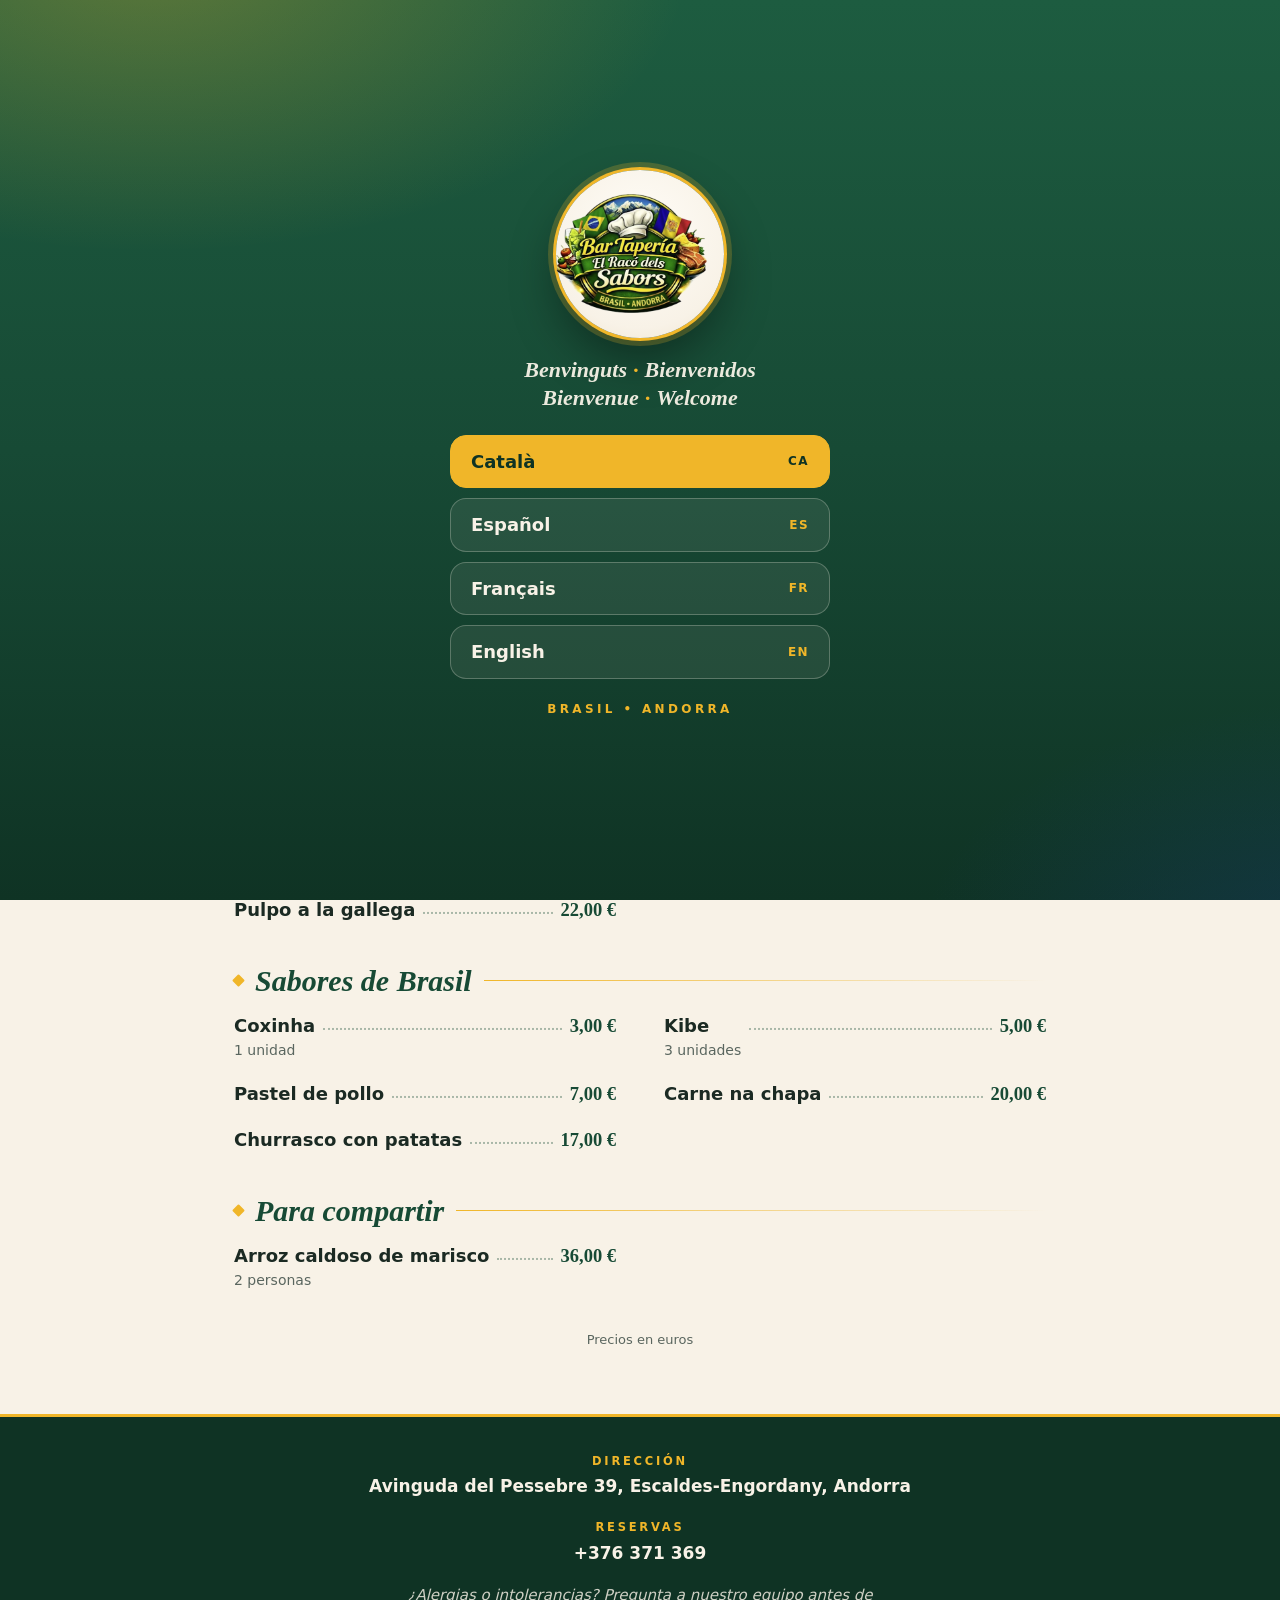
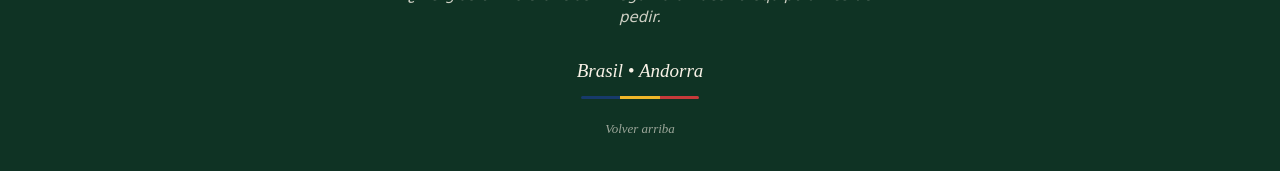
==== index.html @ f793898b "Add files via upload" ====
<!DOCTYPE html>
<html lang="es">
<head>
<meta charset="utf-8">
<meta name="viewport" content="width=device-width, initial-scale=1, viewport-fit=cover">
<title>La carta · El Racó dels Sabors</title>
<meta name="description" content="Bar Tapería El Racó dels Sabors, Escaldes-Engordany (Andorra). Tapas, sabores de Brasil y platos para compartir. Carta y reservas.">
<meta name="theme-color" content="#174A35">
<meta property="og:title" content="El Racó dels Sabors · Bar Tapería">
<meta property="og:description" content="Tapes per compartir, sabors per recordar. Escaldes-Engordany, Andorra.">
<meta property="og:image" content="icon-512.png">
<link rel="icon" href="favicon-64.png" type="image/png">
<link rel="apple-touch-icon" href="apple-touch-icon.png">
<link rel="preload" href="fonts/Fraunces-italic.woff2" as="font" type="font/woff2" crossorigin>
<link rel="preload" href="fonts/Nunito-normal.woff2" as="font" type="font/woff2" crossorigin>
<link rel="stylesheet" href="fonts/fonts.css">
<link rel="stylesheet" href="style.css">
</head>
<body>

<!-- Écran de bienvenue : choix de la langue -->
<div class="langpick" id="langpick" role="dialog" aria-modal="true" aria-label="Idioma / Language" hidden>
  <div class="langpick__card">
    <div class="langpick__logo">
      <picture>
        <source srcset="logo.webp" type="image/webp">
        <img src="logo.png" alt="Bar Tapería El Racó dels Sabors" width="900" height="714">
      </picture>
    </div>
    <p class="langpick__hello"><span>Benvinguts</span><span class="dot">·</span><span>Bienvenidos</span><br><span>Bienvenue</span><span class="dot">·</span><span>Welcome</span></p>
    <div class="langpick__grid">
      <button class="langbtn" type="button" data-lang-btn="ca"><span class="langbtn__name">Català</span><span class="langbtn__code">CA</span></button>
      <button class="langbtn" type="button" data-lang-btn="es"><span class="langbtn__name">Español</span><span class="langbtn__code">ES</span></button>
      <button class="langbtn" type="button" data-lang-btn="fr"><span class="langbtn__name">Français</span><span class="langbtn__code">FR</span></button>
      <button class="langbtn" type="button" data-lang-btn="en"><span class="langbtn__name">English</span><span class="langbtn__code">EN</span></button>
    </div>
    <p class="langpick__foot">Brasil • Andorra</p>
  </div>
</div>

<header class="hero" id="top">
  <div class="hero__bg" aria-hidden="true"></div>
  <div class="wrap hero__inner">
    <div class="langbar" role="group" aria-label="Idioma">
      <button type="button" data-lang-btn="ca">CA</button>
      <button type="button" data-lang-btn="es">ES</button>
      <button type="button" data-lang-btn="fr">FR</button>
      <button type="button" data-lang-btn="en">EN</button>
    </div>
    <div class="hero__logo">
      <picture>
        <source srcset="logo.webp" type="image/webp">
        <img src="logo.png" alt="Bar Tapería El Racó dels Sabors" width="900" height="714" fetchpriority="high">
      </picture>
    </div>
    <div class="hero__text">
      <p class="hero__kicker" id="r-kicker">Bar Tapería</p>
      <h1 class="hero__title" id="r-name">El Racó dels Sabors</h1>
      <p class="hero__tagline" id="r-tagline">Tapes per compartir, sabors per recordar</p>
      <p class="hero__tagline-tr" id="r-tagline-tr" hidden></p>
      <div class="tricolor" aria-hidden="true"><i></i><i></i><i></i></div>
      <div class="hero__cta">
        <a class="btn btn--primary" href="#carta" id="btn-menu">Ver la carta
          <svg viewBox="0 0 24 24" fill="none" stroke="currentColor" stroke-width="2.5" stroke-linecap="round" stroke-linejoin="round" aria-hidden="true"><path d="M12 5v14M5 12l7 7 7-7"/></svg>
        </a>
        <div class="actions" id="actions" data-count="2">
          <a class="action" id="act-call" href="#">
            <svg viewBox="0 0 24 24" fill="none" stroke="currentColor" stroke-width="2" stroke-linecap="round" stroke-linejoin="round" aria-hidden="true"><path d="M22 16.9v3a2 2 0 0 1-2.2 2 19.8 19.8 0 0 1-8.6-3.1 19.5 19.5 0 0 1-6-6A19.8 19.8 0 0 1 2.1 4.2 2 2 0 0 1 4.1 2h3a2 2 0 0 1 2 1.7c.1 1 .4 1.9.7 2.8a2 2 0 0 1-.5 2.1L8.1 9.9a16 16 0 0 0 6 6l1.3-1.3a2 2 0 0 1 2.1-.4c.9.3 1.8.6 2.8.7a2 2 0 0 1 1.7 2z"/></svg>
            <span class="action__label">Reservar</span>
            <span class="action__sub"></span>
          </a>
          <a class="action" id="act-wa" href="#" target="_blank" rel="noopener" hidden>
            <svg viewBox="0 0 24 24" fill="currentColor" aria-hidden="true"><path d="M12 2a10 10 0 0 0-8.6 15.1L2 22l5-1.3A10 10 0 1 0 12 2zm0 1.8a8.2 8.2 0 1 1-4.2 15.3l-.3-.2-3 .8.8-2.9-.2-.3A8.2 8.2 0 0 1 12 3.8zm-3.4 4.4c-.2 0-.5 0-.7.3-.3.3-1 1-1 2.3s1 2.7 1.1 2.9c.2.2 2 3.1 4.9 4.3 2.4 1 2.9.8 3.4.7.5 0 1.7-.7 1.9-1.4.2-.7.2-1.2.2-1.4-.1-.1-.3-.2-.6-.3l-2-1c-.3-.1-.5-.1-.7.1l-.9 1.1c-.2.2-.3.2-.6.1a6.7 6.7 0 0 1-3.3-2.9c-.2-.4.2-.4.6-1.1.1-.2 0-.4 0-.5l-.9-2.1c-.2-.5-.4-.5-.6-.5h-.6z"/></svg>
            <span class="action__label">WhatsApp</span>
          </a>
          <a class="action" id="act-map" href="#" target="_blank" rel="noopener">
            <svg viewBox="0 0 24 24" fill="none" stroke="currentColor" stroke-width="2" stroke-linecap="round" stroke-linejoin="round" aria-hidden="true"><path d="M20 10c0 6-8 12-8 12s-8-6-8-12a8 8 0 0 1 16 0z"/><circle cx="12" cy="10" r="3"/></svg>
            <span class="action__label">Cómo llegar</span>
          </a>
        </div>
      </div>
    </div>
  </div>
</header>

<div class="notice" id="notice" hidden></div>

<div id="catnav-sentinel" aria-hidden="true"></div>
<nav class="catnav" id="catnav" aria-label="Categorías">
  <div class="catnav__inner">
    <div class="catnav__scroll" id="catnav-scroll"></div>
    <button class="catnav__lang" id="nav-lang" type="button" aria-label="Idioma / Language">
      <svg viewBox="0 0 24 24" fill="none" stroke="currentColor" stroke-width="2" stroke-linecap="round" aria-hidden="true"><circle cx="12" cy="12" r="10"/><path d="M2 12h20M12 2a15 15 0 0 1 0 20M12 2a15 15 0 0 0 0 20"/></svg>
      ES
    </button>
  </div>
</nav>

<main class="menu" id="carta"></main>

<footer class="foot">
  <div class="foot__block">
    <span class="foot__label" id="f-address-label">Dirección</span>
    <a id="f-address" href="#" target="_blank" rel="noopener"></a>
  </div>
  <div class="foot__block">
    <span class="foot__label" id="f-phone-label">Reservas</span>
    <a id="f-phone" href="#"></a>
  </div>
  <div class="foot__block" id="f-hours-block" hidden>
    <span class="foot__label" id="f-hours-label">Horario</span>
    <ul class="foot__hours" id="f-hours"></ul>
  </div>
  <div class="foot__block">
    <a id="f-instagram" href="#" target="_blank" rel="noopener" hidden></a>
  </div>
  <p class="foot__allergen" id="f-allergens"></p>
  <div class="foot__brand">
    <span id="f-brand">Brasil • Andorra</span>
    <div class="tricolor" aria-hidden="true"><i></i><i></i><i></i></div>
    <a class="foot__top" id="f-top" href="#top">Volver arriba</a>
  </div>
</footer>

<noscript><p style="text-align:center;padding:20px">Bar Tapería El Racó dels Sabors · Avinguda del Pessebre 39, Escaldes-Engordany · +376 371 369</p></noscript>

<script src="config.js"></script>
<script src="menu.js"></script>
<script src="menu-core.js"></script>
<script src="app.js"></script>
</body>
</html>
---- style.css ----
/* =====================================================================
   style.css — identité El Racó dels Sabors (vert profond, crème, or)
   ===================================================================== */
:root {
  --green: #174A35;
  --green-deep: #0F3324;
  --green-soft: #2B6A4C;
  --green-light: #E3EEE7;
  --gold: #F0B629;
  --gold-deep: #D69A12;
  --gold-pale: #FBE7B0;
  --blue: #173A6B;
  --red: #C73A3A;
  --cream: #F8F2E7;
  --cream-2: #F1E7D3;
  --paper: #FCF8F0;
  --ink: #1B2A23;
  --ink-soft: #5A665F;
  --line: rgba(23, 74, 53, .16);
  --font-display: 'Fraunces', Georgia, 'Times New Roman', serif;
  --font-body: 'Nunito', 'Segoe UI', system-ui, -apple-system, sans-serif;
  --nav-h: 58px;
}

* { box-sizing: border-box; }
html { -webkit-text-size-adjust: 100%; scroll-behavior: smooth; }
@media (prefers-reduced-motion: reduce) { html { scroll-behavior: auto; } }
body {
  margin: 0;
  background: var(--cream);
  color: var(--ink);
  font-family: var(--font-body);
  font-size: 17px;
  line-height: 1.45;
  min-height: 100vh;
  -webkit-font-smoothing: antialiased;
}
body.is-locked { overflow: hidden; }
[hidden] { display: none !important; }
a { color: inherit; }
img { max-width: 100%; height: auto; display: block; }

/* grain papier discret */
body::before {
  content: "";
  position: fixed; inset: 0; z-index: 0; pointer-events: none;
  opacity: .35;
  background-image: url("data:image/svg+xml;utf8,<svg xmlns='http://www.w3.org/2000/svg' width='220' height='220'><filter id='n'><feTurbulence type='fractalNoise' baseFrequency='.9' numOctaves='2' stitchTiles='stitch'/><feColorMatrix values='0 0 0 0 0.35 0 0 0 0 0.28 0 0 0 0 0.16 0 0 0 .18 0'/></filter><rect width='100%' height='100%' filter='url(%23n)'/></svg>");
  background-size: 220px 220px;
  mix-blend-mode: multiply;
}

.wrap { width: 100%; max-width: 860px; margin: 0 auto; padding: 0 18px; }

/* ---------- HERO ---------- */
.hero {
  position: relative; z-index: 1;
  background: var(--green);
  color: var(--cream);
  overflow: hidden;
  padding: calc(16px + env(safe-area-inset-top, 0px)) 0 30px;
}
.hero__bg {
  position: absolute; inset: 0;
  background:
    radial-gradient(70% 55% at 12% -5%, rgba(240, 182, 41, .28), transparent 60%),
    radial-gradient(55% 45% at 105% 105%, rgba(23, 58, 107, .45), transparent 60%),
    linear-gradient(180deg, #1D5C40 0%, var(--green) 50%, var(--green-deep) 100%);
}
.hero__bg::after {
  content: ""; position: absolute; inset: 0;
  background: repeating-linear-gradient(135deg, rgba(255, 255, 255, .035) 0 2px, transparent 2px 16px);
}
.hero__inner { position: relative; text-align: center; }
.langbar {
  position: absolute; top: -4px; right: 18px;
  display: flex; gap: 2px; padding: 3px;
  background: rgba(0, 0, 0, .22); border: 1px solid rgba(248, 242, 231, .14);
  border-radius: 999px;
}
.langbar button {
  appearance: none; border: 0; background: transparent; cursor: pointer;
  color: rgba(248, 242, 231, .8); font: 800 11px/1 var(--font-body); letter-spacing: .06em;
  padding: 7px 8px; border-radius: 999px;
}
.langbar button.is-active { background: var(--gold); color: var(--green-deep); }
.hero__logo {
  width: min(58vw, 224px); aspect-ratio: 1 / 1;
  margin: 26px auto 14px;
  border-radius: 50%;
  background: radial-gradient(circle at 50% 38%, #FFFDF8 0%, var(--cream) 70%, #EFE4CF 100%);
  box-shadow: 0 0 0 3px var(--gold), 0 0 0 8px rgba(240, 182, 41, .22), 0 22px 46px rgba(0, 0, 0, .38);
  display: grid; place-items: center;
}
.hero__logo img { width: 90%; }
.hero__kicker {
  margin: 0; color: var(--gold);
  font-weight: 800; font-size: 12.5px; letter-spacing: .3em; text-transform: uppercase;
}
.hero__title {
  margin: 6px 0 8px;
  font-family: var(--font-display); font-style: italic; font-weight: 700;
  font-size: clamp(34px, 9.4vw, 54px); line-height: 1.02; letter-spacing: -.01em;
  font-variation-settings: "opsz" 72;
  text-shadow: 0 2px 0 rgba(0, 0, 0, .18);
}
.hero__tagline {
  margin: 0; font-family: var(--font-display); font-style: italic; font-weight: 500;
  font-size: 17.5px; color: rgba(248, 242, 231, .92);
}
.hero__tagline-tr { margin: 3px 0 0; font-size: 14px; color: rgba(248, 242, 231, .68); }
.tricolor {
  display: flex; width: 118px; height: 3px; margin: 16px auto 20px;
  border-radius: 3px; overflow: hidden;
}
.tricolor i { flex: 1; }
.tricolor i:nth-child(1) { background: var(--blue); }
.tricolor i:nth-child(2) { background: var(--gold); }
.tricolor i:nth-child(3) { background: var(--red); }

.btn {
  display: inline-flex; align-items: center; justify-content: center; gap: 10px;
  text-decoration: none; border-radius: 999px; font-weight: 800; font-size: 17px;
  padding: 15px 30px; min-height: 52px;
}
.btn--primary {
  background: linear-gradient(180deg, #F8C94E 0%, var(--gold) 55%, var(--gold-deep) 100%);
  color: var(--green-deep);
  box-shadow: 0 10px 26px rgba(240, 182, 41, .38), inset 0 1px 0 rgba(255, 255, 255, .55);
}
.btn--primary svg { width: 18px; height: 18px; }

.actions {
  display: grid; grid-template-columns: repeat(3, 1fr); gap: 10px;
  max-width: 430px; margin: 20px auto 0;
}
.actions[data-count="2"] { grid-template-columns: repeat(2, 1fr); max-width: 300px; }
.actions[data-count="1"] { grid-template-columns: 1fr; max-width: 160px; }
.action {
  display: flex; flex-direction: column; align-items: center; gap: 5px;
  padding: 12px 6px 10px; border-radius: 16px; text-decoration: none;
  background: rgba(255, 255, 255, .07); border: 1px solid rgba(248, 242, 231, .16);
  color: var(--cream); font-size: 13px; font-weight: 800; line-height: 1.2;
  min-height: 74px;
}
.action:active { background: rgba(255, 255, 255, .14); }
.action svg { width: 24px; height: 24px; color: var(--gold); }
.action__sub { font-weight: 600; font-size: 11px; opacity: .72; }

/* ---------- AVIS ---------- */
.notice {
  position: relative; z-index: 1;
  background: var(--gold-pale); color: var(--green-deep);
  border-bottom: 1px solid #E6CF8A;
  padding: 12px 18px; text-align: center; font-weight: 700; font-size: 15px;
}

/* ---------- NAV CATÉGORIES ---------- */
.catnav {
  position: sticky; top: 0; z-index: 20;
  background: rgba(248, 242, 231, .94);
  -webkit-backdrop-filter: saturate(1.3) blur(10px); backdrop-filter: saturate(1.3) blur(10px);
  border-bottom: 1px solid var(--line);
  transition: box-shadow .2s ease;
}
.catnav.is-stuck { box-shadow: 0 8px 22px rgba(23, 74, 53, .12); }
.catnav__inner { display: flex; align-items: center; gap: 8px; max-width: 860px; margin: 0 auto; }
.catnav__scroll {
  display: flex; gap: 8px; overflow-x: auto; padding: 10px 18px;
  scrollbar-width: none; -webkit-overflow-scrolling: touch; flex: 1;
}
.catnav__scroll::-webkit-scrollbar { display: none; }
.catnav__scroll {
  -webkit-mask-image: linear-gradient(90deg, #000 0, #000 calc(100% - 34px), transparent);
  mask-image: linear-gradient(90deg, #000 0, #000 calc(100% - 34px), transparent);
}
.chip {
  flex: none; padding: 9px 15px; border-radius: 999px;
  border: 1.5px solid rgba(23, 74, 53, .28); color: var(--green);
  font-weight: 800; font-size: 14px; text-decoration: none; white-space: nowrap;
  background: transparent; transition: background .15s, color .15s;
}
.chip.is-active { background: var(--green); color: var(--cream); border-color: var(--green); }
.catnav__lang {
  flex: none; margin-right: 18px; appearance: none; cursor: pointer;
  border: 1.5px solid rgba(23, 74, 53, .28); background: var(--paper); color: var(--green);
  font: 800 12px/1 var(--font-body); letter-spacing: .06em; padding: 9px 10px; border-radius: 999px;
  display: inline-flex; align-items: center; gap: 5px;
}
.catnav__lang svg { width: 14px; height: 14px; }

/* ---------- CARTE ---------- */
.menu { position: relative; z-index: 1; padding: 6px 18px 44px; max-width: 860px; margin: 0 auto; }
.menu__title {
  margin: 26px 0 0; text-align: center;
  font-family: var(--font-display); font-style: italic; font-weight: 700; font-size: 30px; color: var(--green);
}
.menu__title::after {
  content: ""; display: block; width: 46px; height: 3px; margin: 10px auto 0; border-radius: 3px; background: var(--gold);
}
.menu__empty { text-align: center; color: var(--ink-soft); font-style: italic; margin: 30px 0; }
.menu__note { margin: 30px 0 0; text-align: center; color: var(--ink-soft); font-size: 13px; }
.cat { margin-top: 30px; scroll-margin-top: calc(var(--nav-h) + 10px); }
.cat__head { display: flex; align-items: center; gap: 12px; margin: 0 0 6px; }
.cat__orn { width: 9px; height: 9px; background: var(--gold); transform: rotate(45deg); border-radius: 1px; flex: none; }
.cat__title {
  margin: 0; font-family: var(--font-display); font-style: italic; font-weight: 700;
  font-size: 27px; line-height: 1.1; color: var(--green); font-variation-settings: "opsz" 48;
}
.cat__rule { flex: 1; height: 1px; background: linear-gradient(90deg, var(--gold), rgba(240, 182, 41, 0)); }
.cat__list { display: block; }
.dish { display: flex; align-items: baseline; gap: 8px; padding: 10px 0; break-inside: avoid; }
.dish__main { flex: 0 1 auto; min-width: 0; }
.dish__name { font-weight: 800; font-size: 17.5px; color: var(--ink); }
.dish__desc { display: block; font-size: 14px; color: var(--ink-soft); font-weight: 500; margin-top: 1px; }
.dish__dots { flex: 1 1 22px; min-width: 22px; height: .8em; border-bottom: 2px dotted rgba(23, 74, 53, .35); transform: translateY(-.12em); }
.dish__price {
  flex: none; font-family: var(--font-display); font-weight: 700; font-size: 18.5px; color: var(--green);
  font-variant-numeric: tabular-nums; white-space: nowrap;
}
.is-soldout .dish__name, .is-soldout .dish__price, .is-soldout .dish__desc { opacity: .48; }
.badge {
  display: inline-block; vertical-align: 2px; margin-left: 4px;
  padding: 2px 8px; border-radius: 999px; line-height: 1.5;
  font-size: 10.5px; font-weight: 800; letter-spacing: .06em; text-transform: uppercase; white-space: nowrap;
}
.badge--new { background: var(--gold); color: var(--green-deep); }
.badge--signature { background: var(--green); color: var(--cream); }
.badge--veg { background: transparent; color: var(--green-soft); border: 1.5px solid var(--green-soft); }
.badge--spicy { background: var(--red); color: #fff; }
.badge--soldout { background: #B8B1A4; color: #fff; opacity: 1 !important; }
.badge--custom { background: var(--blue); color: #fff; }

/* ---------- PIED DE PAGE ---------- */
.foot {
  position: relative; z-index: 1;
  background: var(--green-deep); color: var(--cream); text-align: center;
  padding: 36px 18px calc(30px + env(safe-area-inset-bottom, 0px));
  border-top: 3px solid var(--gold);
}
.foot__block { max-width: 560px; margin: 0 auto 20px; }
.foot__label { display: block; font-size: 11.5px; letter-spacing: .24em; text-transform: uppercase; color: var(--gold); font-weight: 800; margin-bottom: 5px; }
.foot__block a { color: var(--cream); text-decoration: none; font-weight: 700; font-size: 17px; }
.foot__block a:hover { text-decoration: underline; }
.foot__hours { list-style: none; padding: 0; margin: 0; font-size: 16px; }
.foot__allergen { font-style: italic; opacity: .82; font-size: 15px; margin: 0 auto 6px; max-width: 480px; }
.foot__brand { margin-top: 28px; font-family: var(--font-display); font-style: italic; font-size: 19px; }
.foot__brand .tricolor { margin: 12px auto 14px; }
.foot__top { display: inline-block; font-size: 13px; opacity: .6; text-decoration: none; color: var(--cream); }

/* ---------- CHOIX DE LA LANGUE ---------- */
.langpick {
  position: fixed; inset: 0; z-index: 100;
  display: grid; place-items: center; padding: 24px 18px;
  color: var(--cream); overflow: auto;
  background:
    radial-gradient(70% 55% at 12% -5%, rgba(240, 182, 41, .30), transparent 60%),
    radial-gradient(55% 45% at 105% 105%, rgba(23, 58, 107, .45), transparent 60%),
    linear-gradient(180deg, #1D5C40 0%, var(--green) 50%, var(--green-deep) 100%);
  animation: fadeIn .3s ease;
}
.langpick.is-leaving { animation: fadeOut .26s ease forwards; }
@keyframes fadeIn { from { opacity: 0; } to { opacity: 1; } }
@keyframes fadeOut { from { opacity: 1; } to { opacity: 0; } }
.langpick__card { width: 100%; max-width: 380px; text-align: center; }
.langpick__logo {
  width: 168px; aspect-ratio: 1 / 1; margin: 0 auto 18px; border-radius: 50%;
  background: radial-gradient(circle at 50% 38%, #FFFDF8 0%, var(--cream) 70%, #EFE4CF 100%);
  box-shadow: 0 0 0 3px var(--gold), 0 0 0 8px rgba(240, 182, 41, .22), 0 22px 46px rgba(0, 0, 0, .38);
  display: grid; place-items: center;
}
.langpick__logo img { width: 90%; }
.langpick__hello {
  margin: 0; font-family: var(--font-display); font-style: italic; font-weight: 600;
  font-size: 22px; line-height: 1.3; color: rgba(248, 242, 231, .95);
}
.langpick__hello span { white-space: nowrap; }
.langpick__hello .dot { color: var(--gold); margin: 0 6px; }
.langpick__grid { display: grid; gap: 10px; margin-top: 22px; }
.langbtn {
  appearance: none; cursor: pointer; width: 100%;
  display: flex; align-items: center; justify-content: space-between;
  padding: 15px 20px; border-radius: 16px;
  background: rgba(248, 242, 231, .08); border: 1.5px solid rgba(248, 242, 231, .26);
  color: var(--cream); font: 800 18px/1.2 var(--font-body);
  transition: background .15s, color .15s, transform .1s;
}
.langbtn__code { font-size: 12px; letter-spacing: .12em; color: var(--gold); }
.langbtn:hover, .langbtn:focus-visible { background: var(--gold); color: var(--green-deep); border-color: var(--gold); outline: none; }
.langbtn:hover .langbtn__code, .langbtn:focus-visible .langbtn__code { color: var(--green-deep); }
.langbtn:active { transform: scale(.985); }
.langpick__foot { margin-top: 22px; font-size: 12px; letter-spacing: .28em; text-transform: uppercase; color: var(--gold); font-weight: 800; }

.debug { position: fixed; left: 8px; bottom: 8px; z-index: 200; background: rgba(0, 0, 0, .78); color: #fff; font: 12px/1.3 monospace; padding: 6px 10px; border-radius: 8px; }

/* ---------- ÉCRANS LARGES ---------- */
@media (min-width: 760px) {
  .hero { padding-top: 34px; padding-bottom: 42px; }
  .hero__inner { display: grid; grid-template-columns: auto 1fr; align-items: center; gap: 44px; text-align: left; }
  .langbar { top: -12px; }
  .hero__logo { width: 250px; margin: 0; }
  .hero__title { font-size: 58px; }
  .tricolor { margin-left: 0; }
  .hero__cta { display: flex; align-items: center; gap: 22px; flex-wrap: wrap; }
  .actions { margin: 0; max-width: 430px; }
  .menu { padding: 10px 24px 64px; }
  .menu__title { font-size: 36px; margin-top: 34px; }
  .cat__list { display: grid; grid-template-columns: 1fr 1fr; column-gap: 48px; }
  .cat__title { font-size: 30px; }
  .dish__name { font-size: 18px; }
}
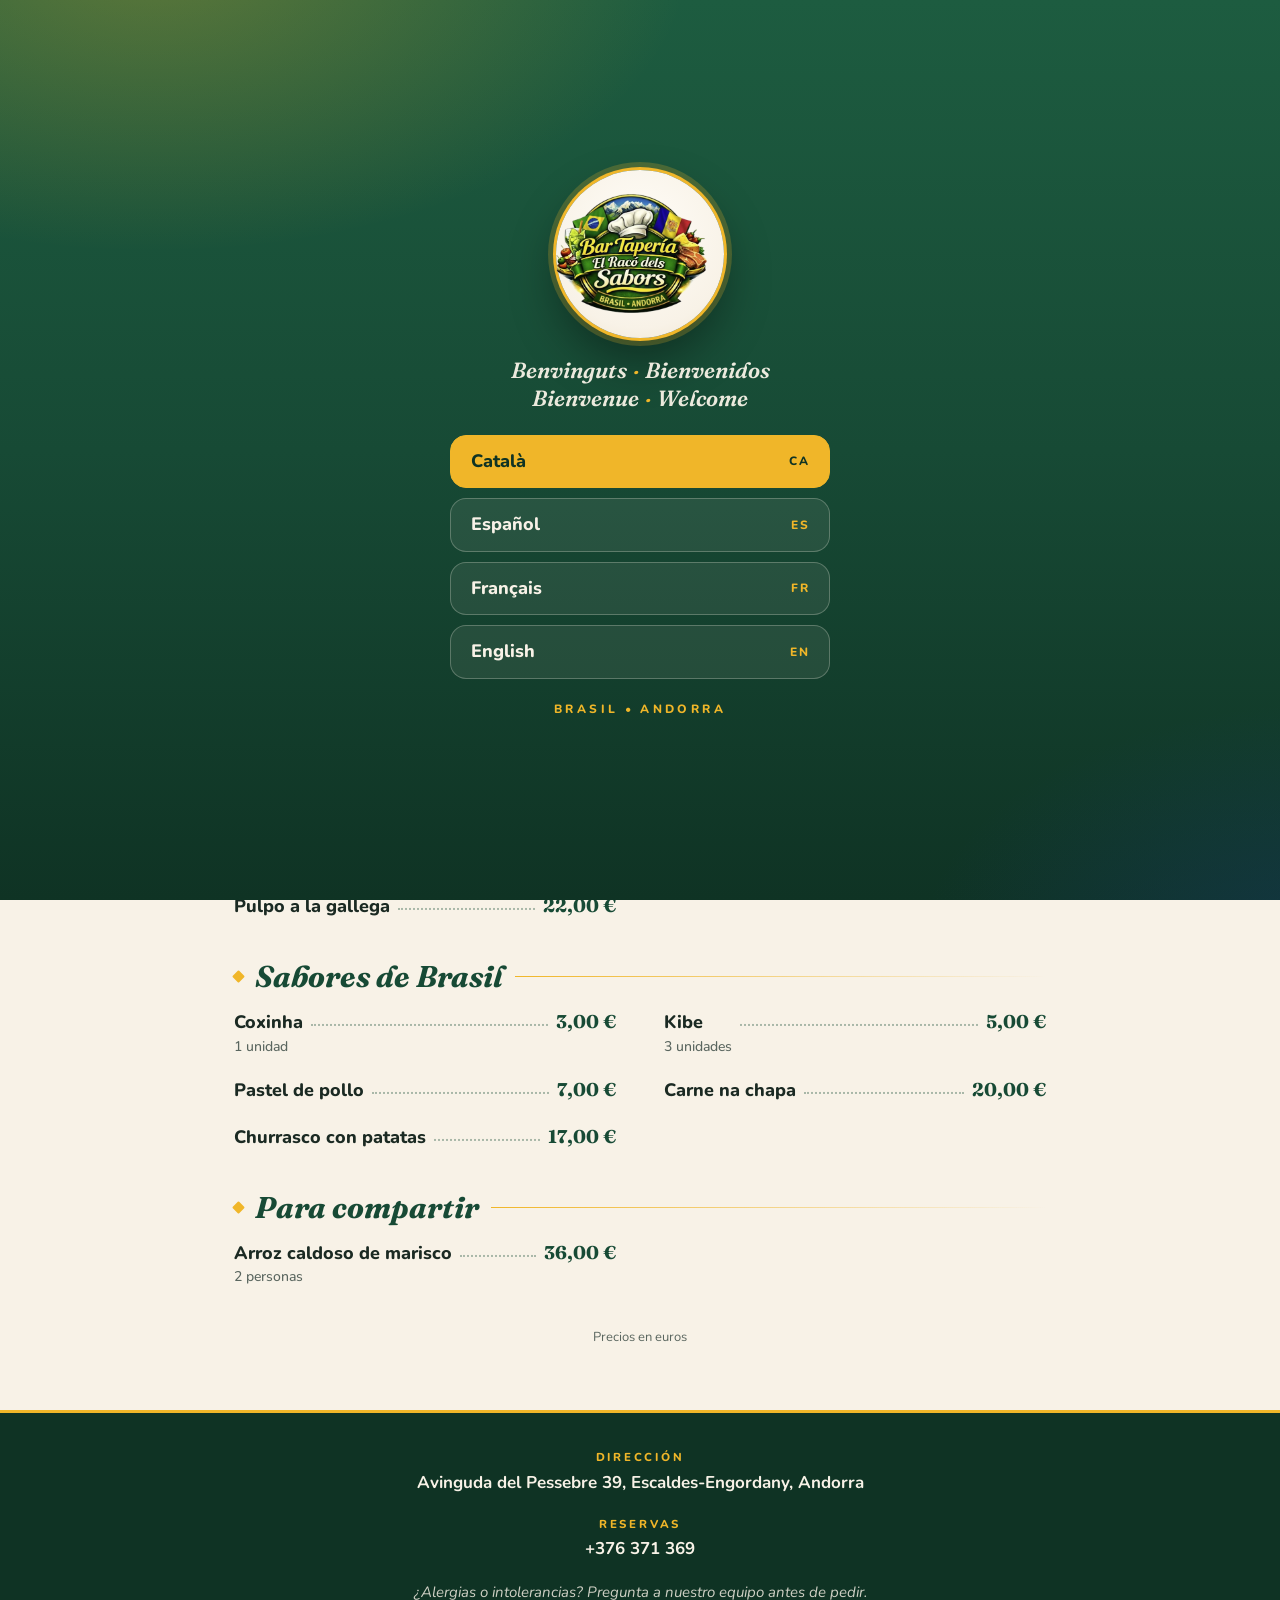
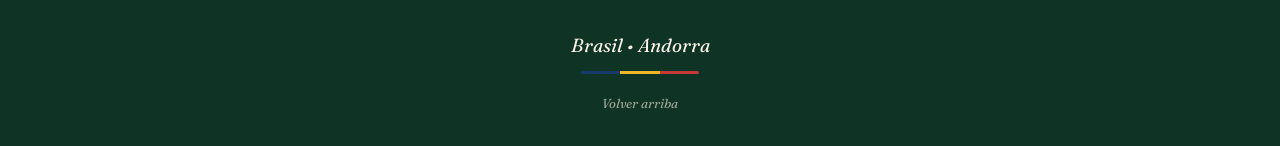
==== commit 48657b18: "Add files via upload" ====
--- a/index.html
+++ b/index.html
@@ -1,132 +1,132 @@
-<!DOCTYPE html>
-<html lang="es">
-<head>
-<meta charset="utf-8">
-<meta name="viewport" content="width=device-width, initial-scale=1, viewport-fit=cover">
-<title>La carta · El Racó dels Sabors</title>
-<meta name="description" content="Bar Tapería El Racó dels Sabors, Escaldes-Engordany (Andorra). Tapas, sabores de Brasil y platos para compartir. Carta y reservas.">
-<meta name="theme-color" content="#174A35">
-<meta property="og:title" content="El Racó dels Sabors · Bar Tapería">
-<meta property="og:description" content="Tapes per compartir, sabors per recordar. Escaldes-Engordany, Andorra.">
-<meta property="og:image" content="icon-512.png">
-<link rel="icon" href="favicon-64.png" type="image/png">
-<link rel="apple-touch-icon" href="apple-touch-icon.png">
-<link rel="preload" href="fonts/Fraunces-italic.woff2" as="font" type="font/woff2" crossorigin>
-<link rel="preload" href="fonts/Nunito-normal.woff2" as="font" type="font/woff2" crossorigin>
-<link rel="stylesheet" href="fonts/fonts.css">
-<link rel="stylesheet" href="style.css">
-</head>
-<body>
-
-<!-- Écran de bienvenue : choix de la langue -->
-<div class="langpick" id="langpick" role="dialog" aria-modal="true" aria-label="Idioma / Language" hidden>
-  <div class="langpick__card">
-    <div class="langpick__logo">
-      <picture>
-        <source srcset="logo.webp" type="image/webp">
-        <img src="logo.png" alt="Bar Tapería El Racó dels Sabors" width="900" height="714">
-      </picture>
-    </div>
-    <p class="langpick__hello"><span>Benvinguts</span><span class="dot">·</span><span>Bienvenidos</span><br><span>Bienvenue</span><span class="dot">·</span><span>Welcome</span></p>
-    <div class="langpick__grid">
-      <button class="langbtn" type="button" data-lang-btn="ca"><span class="langbtn__name">Català</span><span class="langbtn__code">CA</span></button>
-      <button class="langbtn" type="button" data-lang-btn="es"><span class="langbtn__name">Español</span><span class="langbtn__code">ES</span></button>
-      <button class="langbtn" type="button" data-lang-btn="fr"><span class="langbtn__name">Français</span><span class="langbtn__code">FR</span></button>
-      <button class="langbtn" type="button" data-lang-btn="en"><span class="langbtn__name">English</span><span class="langbtn__code">EN</span></button>
-    </div>
-    <p class="langpick__foot">Brasil • Andorra</p>
-  </div>
-</div>
-
-<header class="hero" id="top">
-  <div class="hero__bg" aria-hidden="true"></div>
-  <div class="wrap hero__inner">
-    <div class="langbar" role="group" aria-label="Idioma">
-      <button type="button" data-lang-btn="ca">CA</button>
-      <button type="button" data-lang-btn="es">ES</button>
-      <button type="button" data-lang-btn="fr">FR</button>
-      <button type="button" data-lang-btn="en">EN</button>
-    </div>
-    <div class="hero__logo">
-      <picture>
-        <source srcset="logo.webp" type="image/webp">
-        <img src="logo.png" alt="Bar Tapería El Racó dels Sabors" width="900" height="714" fetchpriority="high">
-      </picture>
-    </div>
-    <div class="hero__text">
-      <p class="hero__kicker" id="r-kicker">Bar Tapería</p>
-      <h1 class="hero__title" id="r-name">El Racó dels Sabors</h1>
-      <p class="hero__tagline" id="r-tagline">Tapes per compartir, sabors per recordar</p>
-      <p class="hero__tagline-tr" id="r-tagline-tr" hidden></p>
-      <div class="tricolor" aria-hidden="true"><i></i><i></i><i></i></div>
-      <div class="hero__cta">
-        <a class="btn btn--primary" href="#carta" id="btn-menu">Ver la carta
-          <svg viewBox="0 0 24 24" fill="none" stroke="currentColor" stroke-width="2.5" stroke-linecap="round" stroke-linejoin="round" aria-hidden="true"><path d="M12 5v14M5 12l7 7 7-7"/></svg>
-        </a>
-        <div class="actions" id="actions" data-count="2">
-          <a class="action" id="act-call" href="#">
-            <svg viewBox="0 0 24 24" fill="none" stroke="currentColor" stroke-width="2" stroke-linecap="round" stroke-linejoin="round" aria-hidden="true"><path d="M22 16.9v3a2 2 0 0 1-2.2 2 19.8 19.8 0 0 1-8.6-3.1 19.5 19.5 0 0 1-6-6A19.8 19.8 0 0 1 2.1 4.2 2 2 0 0 1 4.1 2h3a2 2 0 0 1 2 1.7c.1 1 .4 1.9.7 2.8a2 2 0 0 1-.5 2.1L8.1 9.9a16 16 0 0 0 6 6l1.3-1.3a2 2 0 0 1 2.1-.4c.9.3 1.8.6 2.8.7a2 2 0 0 1 1.7 2z"/></svg>
-            <span class="action__label">Reservar</span>
-            <span class="action__sub"></span>
-          </a>
-          <a class="action" id="act-wa" href="#" target="_blank" rel="noopener" hidden>
-            <svg viewBox="0 0 24 24" fill="currentColor" aria-hidden="true"><path d="M12 2a10 10 0 0 0-8.6 15.1L2 22l5-1.3A10 10 0 1 0 12 2zm0 1.8a8.2 8.2 0 1 1-4.2 15.3l-.3-.2-3 .8.8-2.9-.2-.3A8.2 8.2 0 0 1 12 3.8zm-3.4 4.4c-.2 0-.5 0-.7.3-.3.3-1 1-1 2.3s1 2.7 1.1 2.9c.2.2 2 3.1 4.9 4.3 2.4 1 2.9.8 3.4.7.5 0 1.7-.7 1.9-1.4.2-.7.2-1.2.2-1.4-.1-.1-.3-.2-.6-.3l-2-1c-.3-.1-.5-.1-.7.1l-.9 1.1c-.2.2-.3.2-.6.1a6.7 6.7 0 0 1-3.3-2.9c-.2-.4.2-.4.6-1.1.1-.2 0-.4 0-.5l-.9-2.1c-.2-.5-.4-.5-.6-.5h-.6z"/></svg>
-            <span class="action__label">WhatsApp</span>
-          </a>
-          <a class="action" id="act-map" href="#" target="_blank" rel="noopener">
-            <svg viewBox="0 0 24 24" fill="none" stroke="currentColor" stroke-width="2" stroke-linecap="round" stroke-linejoin="round" aria-hidden="true"><path d="M20 10c0 6-8 12-8 12s-8-6-8-12a8 8 0 0 1 16 0z"/><circle cx="12" cy="10" r="3"/></svg>
-            <span class="action__label">Cómo llegar</span>
-          </a>
-        </div>
-      </div>
-    </div>
-  </div>
-</header>
-
-<div class="notice" id="notice" hidden></div>
-
-<div id="catnav-sentinel" aria-hidden="true"></div>
-<nav class="catnav" id="catnav" aria-label="Categorías">
-  <div class="catnav__inner">
-    <div class="catnav__scroll" id="catnav-scroll"></div>
-    <button class="catnav__lang" id="nav-lang" type="button" aria-label="Idioma / Language">
-      <svg viewBox="0 0 24 24" fill="none" stroke="currentColor" stroke-width="2" stroke-linecap="round" aria-hidden="true"><circle cx="12" cy="12" r="10"/><path d="M2 12h20M12 2a15 15 0 0 1 0 20M12 2a15 15 0 0 0 0 20"/></svg>
-      ES
-    </button>
-  </div>
-</nav>
-
-<main class="menu" id="carta"></main>
-
-<footer class="foot">
-  <div class="foot__block">
-    <span class="foot__label" id="f-address-label">Dirección</span>
-    <a id="f-address" href="#" target="_blank" rel="noopener"></a>
-  </div>
-  <div class="foot__block">
-    <span class="foot__label" id="f-phone-label">Reservas</span>
-    <a id="f-phone" href="#"></a>
-  </div>
-  <div class="foot__block" id="f-hours-block" hidden>
-    <span class="foot__label" id="f-hours-label">Horario</span>
-    <ul class="foot__hours" id="f-hours"></ul>
-  </div>
-  <div class="foot__block">
-    <a id="f-instagram" href="#" target="_blank" rel="noopener" hidden></a>
-  </div>
-  <p class="foot__allergen" id="f-allergens"></p>
-  <div class="foot__brand">
-    <span id="f-brand">Brasil • Andorra</span>
-    <div class="tricolor" aria-hidden="true"><i></i><i></i><i></i></div>
-    <a class="foot__top" id="f-top" href="#top">Volver arriba</a>
-  </div>
-</footer>
-
-<noscript><p style="text-align:center;padding:20px">Bar Tapería El Racó dels Sabors · Avinguda del Pessebre 39, Escaldes-Engordany · +376 371 369</p></noscript>
-
-<script src="config.js"></script>
-<script src="menu.js"></script>
-<script src="menu-core.js"></script>
-<script src="app.js"></script>
-</body>
-</html>
+<!DOCTYPE html>
+<html lang="es">
+<head>
+<meta charset="utf-8">
+<meta name="viewport" content="width=device-width, initial-scale=1, viewport-fit=cover">
+<title>La carta · El Racó dels Sabors</title>
+<meta name="description" content="Bar Tapería El Racó dels Sabors, Escaldes-Engordany (Andorra). Tapas, sabores de Brasil y platos para compartir. Carta y reservas.">
+<meta name="theme-color" content="#174A35">
+<meta property="og:title" content="El Racó dels Sabors · Bar Tapería">
+<meta property="og:description" content="Tapes per compartir, sabors per recordar. Escaldes-Engordany, Andorra.">
+<meta property="og:image" content="icon-512.png">
+<link rel="icon" href="favicon-64.png" type="image/png">
+<link rel="apple-touch-icon" href="apple-touch-icon.png">
+<link rel="preload" href="Fraunces-italic.woff2" as="font" type="font/woff2" crossorigin>
+<link rel="preload" href="Nunito-normal.woff2" as="font" type="font/woff2" crossorigin>
+<link rel="stylesheet" href="fonts.css">
+<link rel="stylesheet" href="style.css">
+</head>
+<body>
+
+<!-- Écran de bienvenue : choix de la langue -->
+<div class="langpick" id="langpick" role="dialog" aria-modal="true" aria-label="Idioma / Language" hidden>
+  <div class="langpick__card">
+    <div class="langpick__logo">
+      <picture>
+        <source srcset="logo.webp" type="image/webp">
+        <img src="logo.png" alt="Bar Tapería El Racó dels Sabors" width="900" height="714">
+      </picture>
+    </div>
+    <p class="langpick__hello"><span>Benvinguts</span><span class="dot">·</span><span>Bienvenidos</span><br><span>Bienvenue</span><span class="dot">·</span><span>Welcome</span></p>
+    <div class="langpick__grid">
+      <button class="langbtn" type="button" data-lang-btn="ca"><span class="langbtn__name">Català</span><span class="langbtn__code">CA</span></button>
+      <button class="langbtn" type="button" data-lang-btn="es"><span class="langbtn__name">Español</span><span class="langbtn__code">ES</span></button>
+      <button class="langbtn" type="button" data-lang-btn="fr"><span class="langbtn__name">Français</span><span class="langbtn__code">FR</span></button>
+      <button class="langbtn" type="button" data-lang-btn="en"><span class="langbtn__name">English</span><span class="langbtn__code">EN</span></button>
+    </div>
+    <p class="langpick__foot">Brasil • Andorra</p>
+  </div>
+</div>
+
+<header class="hero" id="top">
+  <div class="hero__bg" aria-hidden="true"></div>
+  <div class="wrap hero__inner">
+    <div class="langbar" role="group" aria-label="Idioma">
+      <button type="button" data-lang-btn="ca">CA</button>
+      <button type="button" data-lang-btn="es">ES</button>
+      <button type="button" data-lang-btn="fr">FR</button>
+      <button type="button" data-lang-btn="en">EN</button>
+    </div>
+    <div class="hero__logo">
+      <picture>
+        <source srcset="logo.webp" type="image/webp">
+        <img src="logo.png" alt="Bar Tapería El Racó dels Sabors" width="900" height="714" fetchpriority="high">
+      </picture>
+    </div>
+    <div class="hero__text">
+      <p class="hero__kicker" id="r-kicker">Bar Tapería</p>
+      <h1 class="hero__title" id="r-name">El Racó dels Sabors</h1>
+      <p class="hero__tagline" id="r-tagline">Tapes per compartir, sabors per recordar</p>
+      <p class="hero__tagline-tr" id="r-tagline-tr" hidden></p>
+      <div class="tricolor" aria-hidden="true"><i></i><i></i><i></i></div>
+      <div class="hero__cta">
+        <a class="btn btn--primary" href="#carta" id="btn-menu">Ver la carta
+          <svg viewBox="0 0 24 24" fill="none" stroke="currentColor" stroke-width="2.5" stroke-linecap="round" stroke-linejoin="round" aria-hidden="true"><path d="M12 5v14M5 12l7 7 7-7"/></svg>
+        </a>
+        <div class="actions" id="actions" data-count="2">
+          <a class="action" id="act-call" href="#">
+            <svg viewBox="0 0 24 24" fill="none" stroke="currentColor" stroke-width="2" stroke-linecap="round" stroke-linejoin="round" aria-hidden="true"><path d="M22 16.9v3a2 2 0 0 1-2.2 2 19.8 19.8 0 0 1-8.6-3.1 19.5 19.5 0 0 1-6-6A19.8 19.8 0 0 1 2.1 4.2 2 2 0 0 1 4.1 2h3a2 2 0 0 1 2 1.7c.1 1 .4 1.9.7 2.8a2 2 0 0 1-.5 2.1L8.1 9.9a16 16 0 0 0 6 6l1.3-1.3a2 2 0 0 1 2.1-.4c.9.3 1.8.6 2.8.7a2 2 0 0 1 1.7 2z"/></svg>
+            <span class="action__label">Reservar</span>
+            <span class="action__sub"></span>
+          </a>
+          <a class="action" id="act-wa" href="#" target="_blank" rel="noopener" hidden>
+            <svg viewBox="0 0 24 24" fill="currentColor" aria-hidden="true"><path d="M12 2a10 10 0 0 0-8.6 15.1L2 22l5-1.3A10 10 0 1 0 12 2zm0 1.8a8.2 8.2 0 1 1-4.2 15.3l-.3-.2-3 .8.8-2.9-.2-.3A8.2 8.2 0 0 1 12 3.8zm-3.4 4.4c-.2 0-.5 0-.7.3-.3.3-1 1-1 2.3s1 2.7 1.1 2.9c.2.2 2 3.1 4.9 4.3 2.4 1 2.9.8 3.4.7.5 0 1.7-.7 1.9-1.4.2-.7.2-1.2.2-1.4-.1-.1-.3-.2-.6-.3l-2-1c-.3-.1-.5-.1-.7.1l-.9 1.1c-.2.2-.3.2-.6.1a6.7 6.7 0 0 1-3.3-2.9c-.2-.4.2-.4.6-1.1.1-.2 0-.4 0-.5l-.9-2.1c-.2-.5-.4-.5-.6-.5h-.6z"/></svg>
+            <span class="action__label">WhatsApp</span>
+          </a>
+          <a class="action" id="act-map" href="#" target="_blank" rel="noopener">
+            <svg viewBox="0 0 24 24" fill="none" stroke="currentColor" stroke-width="2" stroke-linecap="round" stroke-linejoin="round" aria-hidden="true"><path d="M20 10c0 6-8 12-8 12s-8-6-8-12a8 8 0 0 1 16 0z"/><circle cx="12" cy="10" r="3"/></svg>
+            <span class="action__label">Cómo llegar</span>
+          </a>
+        </div>
+      </div>
+    </div>
+  </div>
+</header>
+
+<div class="notice" id="notice" hidden></div>
+
+<div id="catnav-sentinel" aria-hidden="true"></div>
+<nav class="catnav" id="catnav" aria-label="Categorías">
+  <div class="catnav__inner">
+    <div class="catnav__scroll" id="catnav-scroll"></div>
+    <button class="catnav__lang" id="nav-lang" type="button" aria-label="Idioma / Language">
+      <svg viewBox="0 0 24 24" fill="none" stroke="currentColor" stroke-width="2" stroke-linecap="round" aria-hidden="true"><circle cx="12" cy="12" r="10"/><path d="M2 12h20M12 2a15 15 0 0 1 0 20M12 2a15 15 0 0 0 0 20"/></svg>
+      ES
+    </button>
+  </div>
+</nav>
+
+<main class="menu" id="carta"></main>
+
+<footer class="foot">
+  <div class="foot__block">
+    <span class="foot__label" id="f-address-label">Dirección</span>
+    <a id="f-address" href="#" target="_blank" rel="noopener"></a>
+  </div>
+  <div class="foot__block">
+    <span class="foot__label" id="f-phone-label">Reservas</span>
+    <a id="f-phone" href="#"></a>
+  </div>
+  <div class="foot__block" id="f-hours-block" hidden>
+    <span class="foot__label" id="f-hours-label">Horario</span>
+    <ul class="foot__hours" id="f-hours"></ul>
+  </div>
+  <div class="foot__block">
+    <a id="f-instagram" href="#" target="_blank" rel="noopener" hidden></a>
+  </div>
+  <p class="foot__allergen" id="f-allergens"></p>
+  <div class="foot__brand">
+    <span id="f-brand">Brasil • Andorra</span>
+    <div class="tricolor" aria-hidden="true"><i></i><i></i><i></i></div>
+    <a class="foot__top" id="f-top" href="#top">Volver arriba</a>
+  </div>
+</footer>
+
+<noscript><p style="text-align:center;padding:20px">Bar Tapería El Racó dels Sabors · Avinguda del Pessebre 39, Escaldes-Engordany · +376 371 369</p></noscript>
+
+<script src="config.js"></script>
+<script src="menu.js"></script>
+<script src="menu-core.js"></script>
+<script src="app.js"></script>
+</body>
+</html>
--- a/fonts.css
+++ b/fonts.css
@@ -0,0 +1,4 @@
+@font-face{font-family:'Fraunces';font-style:italic;font-weight:400 900;font-display:swap;src:url('Fraunces-italic.woff2') format('woff2');unicode-range:U+0000-00FF, U+0131, U+0152-0153, U+02BB-02BC, U+02C6, U+02DA, U+02DC, U+0304, U+0308, U+0329, U+2000-206F, U+20AC, U+2122, U+2191, U+2193, U+2212, U+2215, U+FEFF, U+FFFD;}
+@font-face{font-family:'Fraunces';font-style:normal;font-weight:400 900;font-display:swap;src:url('Fraunces-normal.woff2') format('woff2');unicode-range:U+0000-00FF, U+0131, U+0152-0153, U+02BB-02BC, U+02C6, U+02DA, U+02DC, U+0304, U+0308, U+0329, U+2000-206F, U+20AC, U+2122, U+2191, U+2193, U+2212, U+2215, U+FEFF, U+FFFD;}
+@font-face{font-family:'Nunito';font-style:italic;font-weight:300 900;font-display:swap;src:url('Nunito-italic.woff2') format('woff2');unicode-range:U+0000-00FF, U+0131, U+0152-0153, U+02BB-02BC, U+02C6, U+02DA, U+02DC, U+0304, U+0308, U+0329, U+2000-206F, U+20AC, U+2122, U+2191, U+2193, U+2212, U+2215, U+FEFF, U+FFFD;}
+@font-face{font-family:'Nunito';font-style:normal;font-weight:300 900;font-display:swap;src:url('Nunito-normal.woff2') format('woff2');unicode-range:U+0000-00FF, U+0131, U+0152-0153, U+02BB-02BC, U+02C6, U+02DA, U+02DC, U+0304, U+0308, U+0329, U+2000-206F, U+20AC, U+2122, U+2191, U+2193, U+2212, U+2215, U+FEFF, U+FFFD;}
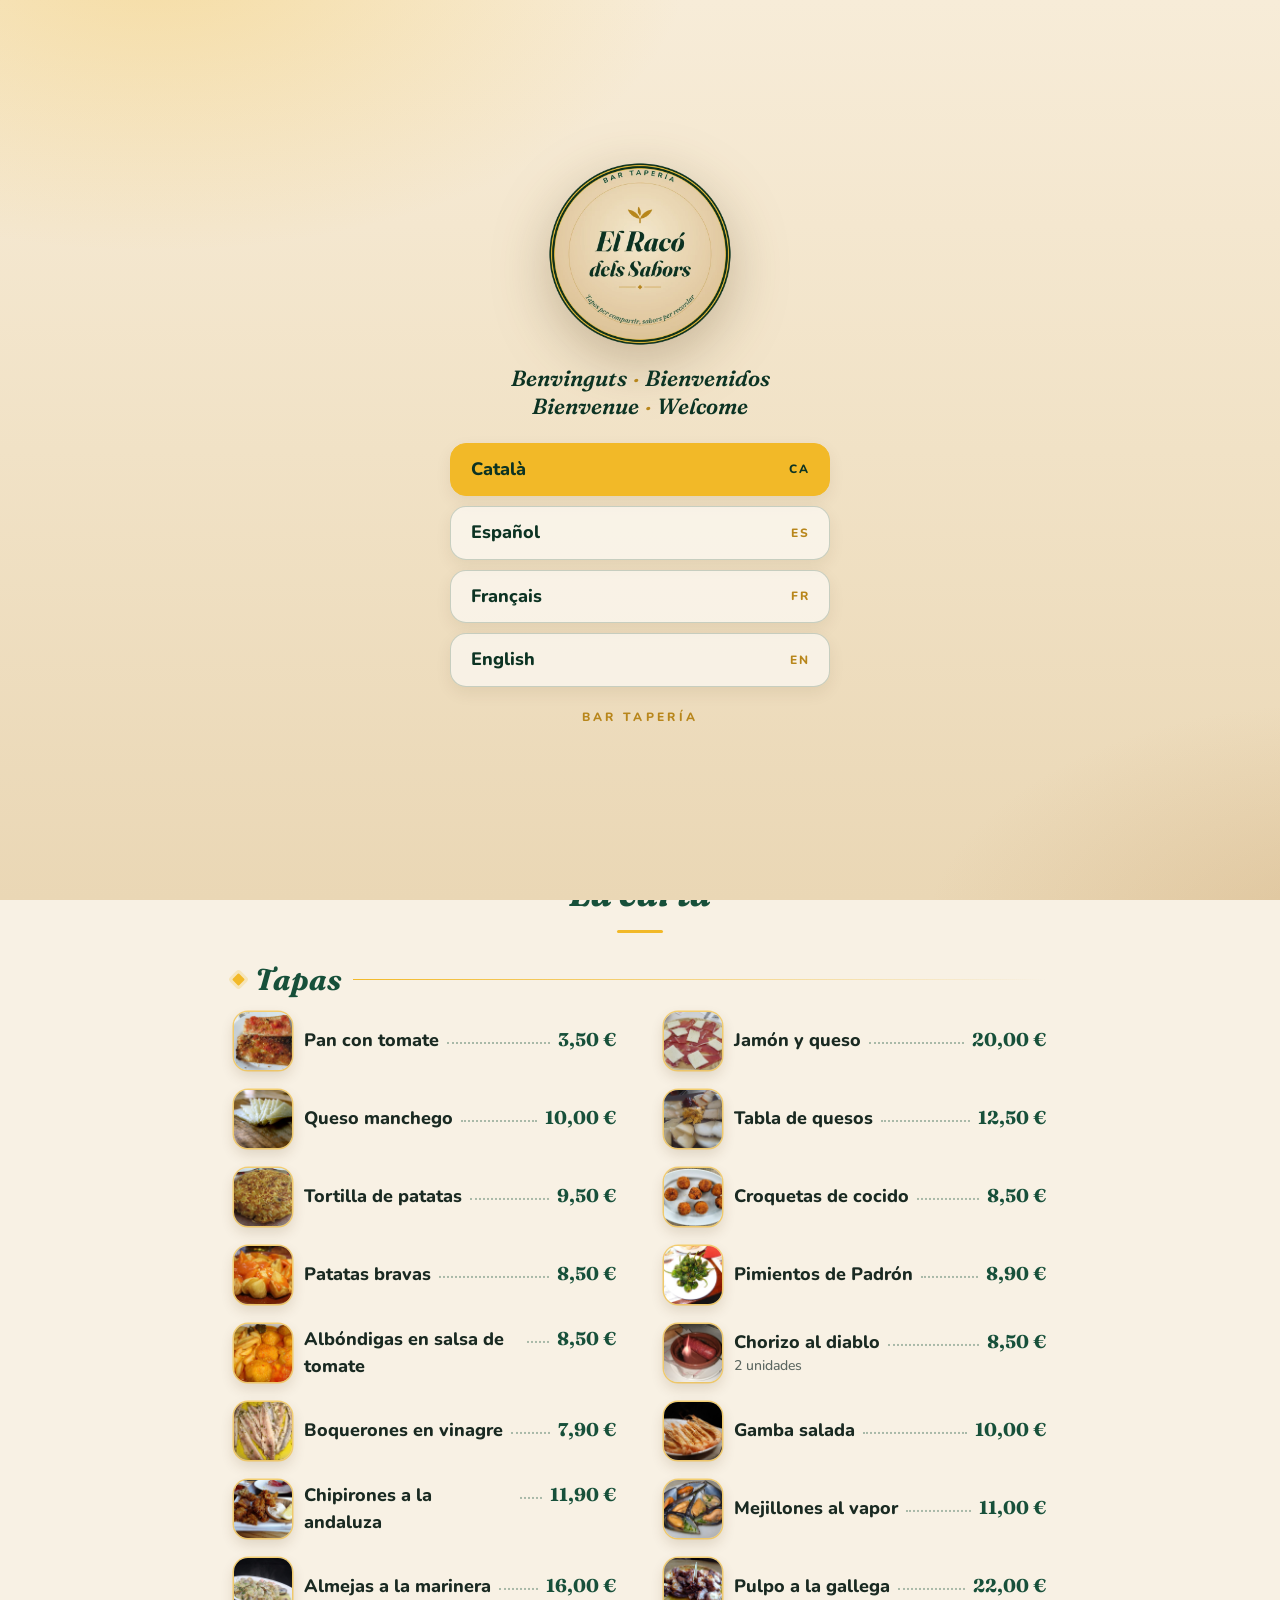
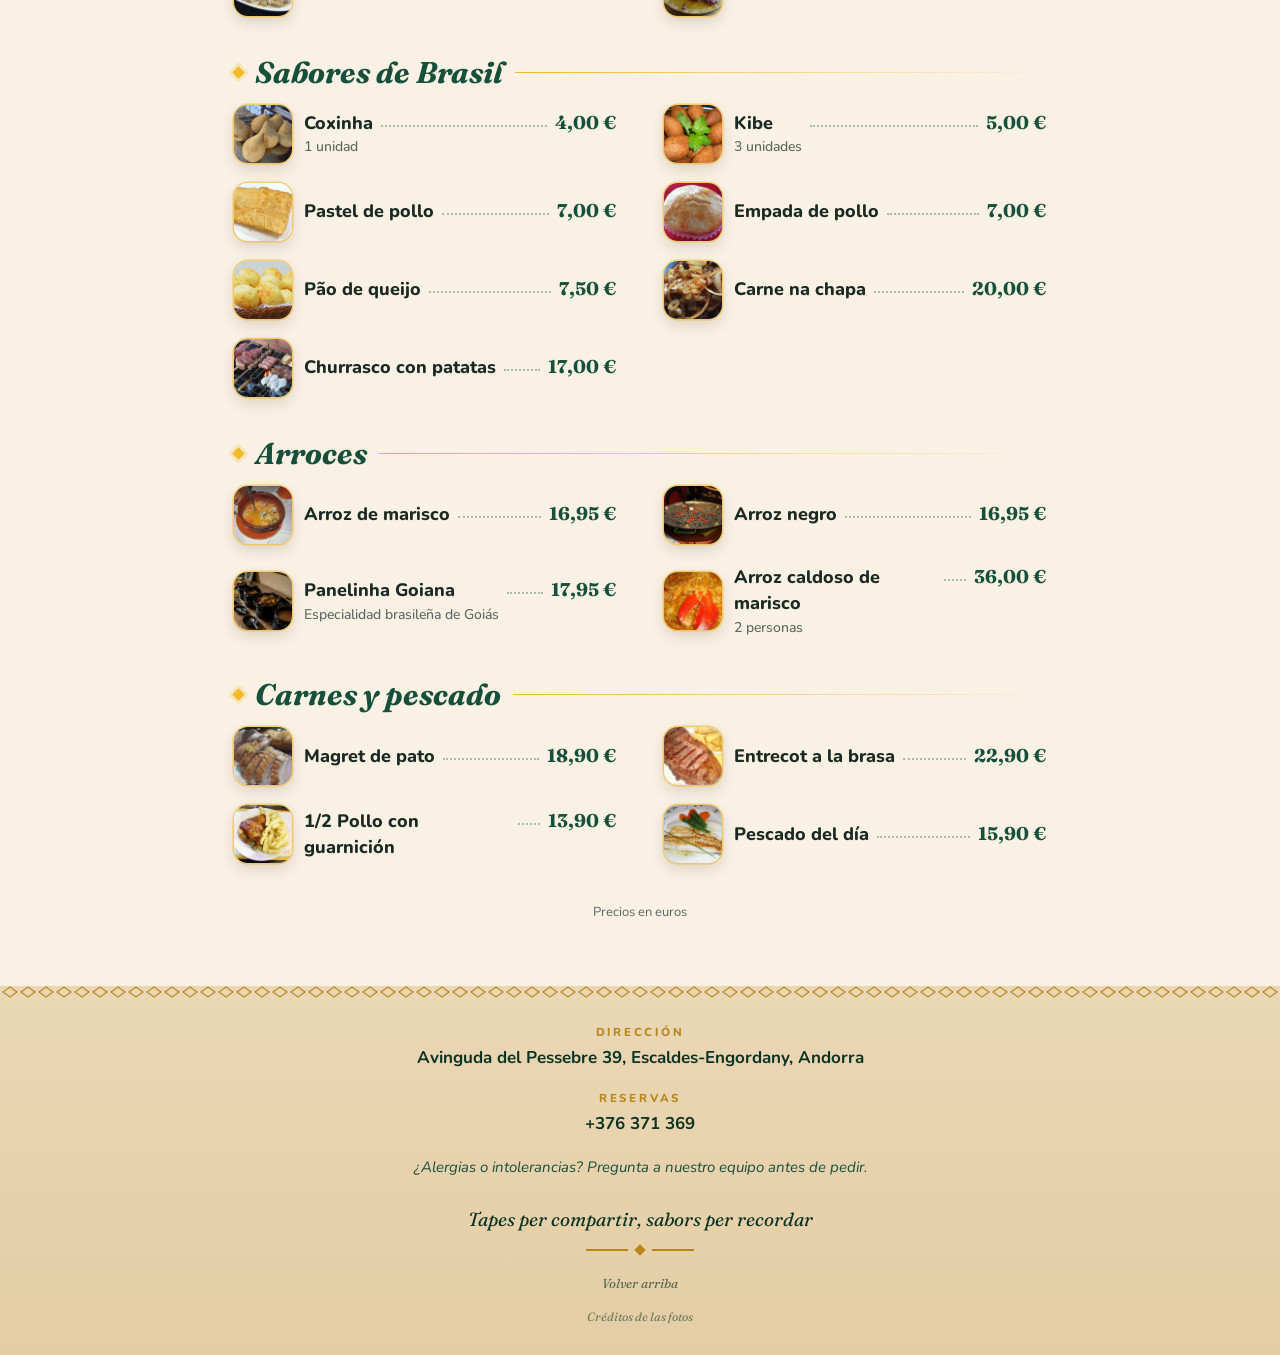
==== commit 8a7e994b: "Add files via upload" ====
--- a/index.html
+++ b/index.html
@@ -1,132 +1,155 @@
-<!DOCTYPE html>
-<html lang="es">
-<head>
-<meta charset="utf-8">
-<meta name="viewport" content="width=device-width, initial-scale=1, viewport-fit=cover">
-<title>La carta · El Racó dels Sabors</title>
-<meta name="description" content="Bar Tapería El Racó dels Sabors, Escaldes-Engordany (Andorra). Tapas, sabores de Brasil y platos para compartir. Carta y reservas.">
-<meta name="theme-color" content="#174A35">
-<meta property="og:title" content="El Racó dels Sabors · Bar Tapería">
-<meta property="og:description" content="Tapes per compartir, sabors per recordar. Escaldes-Engordany, Andorra.">
-<meta property="og:image" content="icon-512.png">
-<link rel="icon" href="favicon-64.png" type="image/png">
-<link rel="apple-touch-icon" href="apple-touch-icon.png">
-<link rel="preload" href="Fraunces-italic.woff2" as="font" type="font/woff2" crossorigin>
-<link rel="preload" href="Nunito-normal.woff2" as="font" type="font/woff2" crossorigin>
-<link rel="stylesheet" href="fonts.css">
-<link rel="stylesheet" href="style.css">
-</head>
-<body>
-
-<!-- Écran de bienvenue : choix de la langue -->
-<div class="langpick" id="langpick" role="dialog" aria-modal="true" aria-label="Idioma / Language" hidden>
-  <div class="langpick__card">
-    <div class="langpick__logo">
-      <picture>
-        <source srcset="logo.webp" type="image/webp">
-        <img src="logo.png" alt="Bar Tapería El Racó dels Sabors" width="900" height="714">
-      </picture>
-    </div>
-    <p class="langpick__hello"><span>Benvinguts</span><span class="dot">·</span><span>Bienvenidos</span><br><span>Bienvenue</span><span class="dot">·</span><span>Welcome</span></p>
-    <div class="langpick__grid">
-      <button class="langbtn" type="button" data-lang-btn="ca"><span class="langbtn__name">Català</span><span class="langbtn__code">CA</span></button>
-      <button class="langbtn" type="button" data-lang-btn="es"><span class="langbtn__name">Español</span><span class="langbtn__code">ES</span></button>
-      <button class="langbtn" type="button" data-lang-btn="fr"><span class="langbtn__name">Français</span><span class="langbtn__code">FR</span></button>
-      <button class="langbtn" type="button" data-lang-btn="en"><span class="langbtn__name">English</span><span class="langbtn__code">EN</span></button>
-    </div>
-    <p class="langpick__foot">Brasil • Andorra</p>
-  </div>
-</div>
-
-<header class="hero" id="top">
-  <div class="hero__bg" aria-hidden="true"></div>
-  <div class="wrap hero__inner">
-    <div class="langbar" role="group" aria-label="Idioma">
-      <button type="button" data-lang-btn="ca">CA</button>
-      <button type="button" data-lang-btn="es">ES</button>
-      <button type="button" data-lang-btn="fr">FR</button>
-      <button type="button" data-lang-btn="en">EN</button>
-    </div>
-    <div class="hero__logo">
-      <picture>
-        <source srcset="logo.webp" type="image/webp">
-        <img src="logo.png" alt="Bar Tapería El Racó dels Sabors" width="900" height="714" fetchpriority="high">
-      </picture>
-    </div>
-    <div class="hero__text">
-      <p class="hero__kicker" id="r-kicker">Bar Tapería</p>
-      <h1 class="hero__title" id="r-name">El Racó dels Sabors</h1>
-      <p class="hero__tagline" id="r-tagline">Tapes per compartir, sabors per recordar</p>
-      <p class="hero__tagline-tr" id="r-tagline-tr" hidden></p>
-      <div class="tricolor" aria-hidden="true"><i></i><i></i><i></i></div>
-      <div class="hero__cta">
-        <a class="btn btn--primary" href="#carta" id="btn-menu">Ver la carta
-          <svg viewBox="0 0 24 24" fill="none" stroke="currentColor" stroke-width="2.5" stroke-linecap="round" stroke-linejoin="round" aria-hidden="true"><path d="M12 5v14M5 12l7 7 7-7"/></svg>
-        </a>
-        <div class="actions" id="actions" data-count="2">
-          <a class="action" id="act-call" href="#">
-            <svg viewBox="0 0 24 24" fill="none" stroke="currentColor" stroke-width="2" stroke-linecap="round" stroke-linejoin="round" aria-hidden="true"><path d="M22 16.9v3a2 2 0 0 1-2.2 2 19.8 19.8 0 0 1-8.6-3.1 19.5 19.5 0 0 1-6-6A19.8 19.8 0 0 1 2.1 4.2 2 2 0 0 1 4.1 2h3a2 2 0 0 1 2 1.7c.1 1 .4 1.9.7 2.8a2 2 0 0 1-.5 2.1L8.1 9.9a16 16 0 0 0 6 6l1.3-1.3a2 2 0 0 1 2.1-.4c.9.3 1.8.6 2.8.7a2 2 0 0 1 1.7 2z"/></svg>
-            <span class="action__label">Reservar</span>
-            <span class="action__sub"></span>
-          </a>
-          <a class="action" id="act-wa" href="#" target="_blank" rel="noopener" hidden>
-            <svg viewBox="0 0 24 24" fill="currentColor" aria-hidden="true"><path d="M12 2a10 10 0 0 0-8.6 15.1L2 22l5-1.3A10 10 0 1 0 12 2zm0 1.8a8.2 8.2 0 1 1-4.2 15.3l-.3-.2-3 .8.8-2.9-.2-.3A8.2 8.2 0 0 1 12 3.8zm-3.4 4.4c-.2 0-.5 0-.7.3-.3.3-1 1-1 2.3s1 2.7 1.1 2.9c.2.2 2 3.1 4.9 4.3 2.4 1 2.9.8 3.4.7.5 0 1.7-.7 1.9-1.4.2-.7.2-1.2.2-1.4-.1-.1-.3-.2-.6-.3l-2-1c-.3-.1-.5-.1-.7.1l-.9 1.1c-.2.2-.3.2-.6.1a6.7 6.7 0 0 1-3.3-2.9c-.2-.4.2-.4.6-1.1.1-.2 0-.4 0-.5l-.9-2.1c-.2-.5-.4-.5-.6-.5h-.6z"/></svg>
-            <span class="action__label">WhatsApp</span>
-          </a>
-          <a class="action" id="act-map" href="#" target="_blank" rel="noopener">
-            <svg viewBox="0 0 24 24" fill="none" stroke="currentColor" stroke-width="2" stroke-linecap="round" stroke-linejoin="round" aria-hidden="true"><path d="M20 10c0 6-8 12-8 12s-8-6-8-12a8 8 0 0 1 16 0z"/><circle cx="12" cy="10" r="3"/></svg>
-            <span class="action__label">Cómo llegar</span>
-          </a>
-        </div>
-      </div>
-    </div>
-  </div>
-</header>
-
-<div class="notice" id="notice" hidden></div>
-
-<div id="catnav-sentinel" aria-hidden="true"></div>
-<nav class="catnav" id="catnav" aria-label="Categorías">
-  <div class="catnav__inner">
-    <div class="catnav__scroll" id="catnav-scroll"></div>
-    <button class="catnav__lang" id="nav-lang" type="button" aria-label="Idioma / Language">
-      <svg viewBox="0 0 24 24" fill="none" stroke="currentColor" stroke-width="2" stroke-linecap="round" aria-hidden="true"><circle cx="12" cy="12" r="10"/><path d="M2 12h20M12 2a15 15 0 0 1 0 20M12 2a15 15 0 0 0 0 20"/></svg>
-      ES
-    </button>
-  </div>
-</nav>
-
-<main class="menu" id="carta"></main>
-
-<footer class="foot">
-  <div class="foot__block">
-    <span class="foot__label" id="f-address-label">Dirección</span>
-    <a id="f-address" href="#" target="_blank" rel="noopener"></a>
-  </div>
-  <div class="foot__block">
-    <span class="foot__label" id="f-phone-label">Reservas</span>
-    <a id="f-phone" href="#"></a>
-  </div>
-  <div class="foot__block" id="f-hours-block" hidden>
-    <span class="foot__label" id="f-hours-label">Horario</span>
-    <ul class="foot__hours" id="f-hours"></ul>
-  </div>
-  <div class="foot__block">
-    <a id="f-instagram" href="#" target="_blank" rel="noopener" hidden></a>
-  </div>
-  <p class="foot__allergen" id="f-allergens"></p>
-  <div class="foot__brand">
-    <span id="f-brand">Brasil • Andorra</span>
-    <div class="tricolor" aria-hidden="true"><i></i><i></i><i></i></div>
-    <a class="foot__top" id="f-top" href="#top">Volver arriba</a>
-  </div>
-</footer>
-
-<noscript><p style="text-align:center;padding:20px">Bar Tapería El Racó dels Sabors · Avinguda del Pessebre 39, Escaldes-Engordany · +376 371 369</p></noscript>
-
-<script src="config.js"></script>
-<script src="menu.js"></script>
-<script src="menu-core.js"></script>
-<script src="app.js"></script>
-</body>
-</html>
+<!DOCTYPE html>
+<html lang="es">
+<head>
+<meta charset="utf-8">
+<meta name="viewport" content="width=device-width, initial-scale=1, viewport-fit=cover">
+<title>La carta · El Racó dels Sabors</title>
+<meta name="description" content="Bar Tapería El Racó dels Sabors, Escaldes-Engordany (Andorra). Tapas, sabores de Brasil y platos para compartir. Carta y reservas.">
+<meta name="theme-color" content="#F3E6CF">
+<meta property="og:title" content="El Racó dels Sabors · Bar Tapería">
+<meta property="og:description" content="Tapes per compartir, sabors per recordar. Escaldes-Engordany, Andorra.">
+<meta property="og:image" content="icon-512.png">
+<link rel="icon" href="favicon-64.png" type="image/png">
+<link rel="apple-touch-icon" href="apple-touch-icon.png">
+<link rel="preload" href="Fraunces-italic.woff2" as="font" type="font/woff2" crossorigin>
+<link rel="preload" href="Nunito-normal.woff2" as="font" type="font/woff2" crossorigin>
+<link rel="stylesheet" href="fonts.css">
+<link rel="stylesheet" href="style.css">
+</head>
+<body>
+
+<!-- Écran de bienvenue : choix de la langue -->
+<div class="langpick" id="langpick" role="dialog" aria-modal="true" aria-label="Idioma / Language" hidden>
+  <div class="langpick__card">
+    <picture>
+      <source srcset="logo-medaillon.webp" type="image/webp">
+      <img class="langpick__logo" src="logo-medaillon.png" alt="El Racó dels Sabors" width="600" height="600">
+    </picture>
+    <p class="langpick__hello"><span>Benvinguts</span><span class="dot">·</span><span>Bienvenidos</span><br><span>Bienvenue</span><span class="dot">·</span><span>Welcome</span></p>
+    <div class="langpick__grid">
+      <button class="langbtn" type="button" data-lang-btn="ca"><span class="langbtn__name">Català</span><span class="langbtn__code">CA</span></button>
+      <button class="langbtn" type="button" data-lang-btn="es"><span class="langbtn__name">Español</span><span class="langbtn__code">ES</span></button>
+      <button class="langbtn" type="button" data-lang-btn="fr"><span class="langbtn__name">Français</span><span class="langbtn__code">FR</span></button>
+      <button class="langbtn" type="button" data-lang-btn="en"><span class="langbtn__name">English</span><span class="langbtn__code">EN</span></button>
+    </div>
+    <p class="langpick__foot" id="lp-foot">Bar Tapería</p>
+  </div>
+</div>
+
+<header class="hero" id="top">
+  <div class="hero__bg" aria-hidden="true"></div>
+  <div class="hero__glow" aria-hidden="true"></div>
+  <div class="wrap hero__inner">
+    <div class="langbar" role="group" aria-label="Idioma">
+      <button type="button" data-lang-btn="ca">CA</button>
+      <button type="button" data-lang-btn="es">ES</button>
+      <button type="button" data-lang-btn="fr">FR</button>
+      <button type="button" data-lang-btn="en">EN</button>
+    </div>
+    <picture>
+      <source srcset="logo-medaillon.webp" type="image/webp">
+      <img class="hero__logo" src="logo-medaillon.png" alt="El Racó dels Sabors" width="600" height="600" fetchpriority="high">
+    </picture>
+    <div class="hero__text">
+      <p class="hero__kicker" id="r-kicker">Bar Tapería</p>
+      <h1 class="hero__title" id="r-name">El Racó dels Sabors</h1>
+      <p class="hero__tagline" id="r-tagline">Tapes per compartir, sabors per recordar</p>
+      <p class="hero__tagline-tr" id="r-tagline-tr" hidden></p>
+      <div class="orn" aria-hidden="true"><i></i><b></b><i></i></div>
+      <div class="hero__cta">
+        <a class="btn btn--primary" href="#carta" id="btn-menu">Ver la carta
+          <svg viewBox="0 0 24 24" fill="none" stroke="currentColor" stroke-width="2.5" stroke-linecap="round" stroke-linejoin="round" aria-hidden="true"><path d="M12 5v14M5 12l7 7 7-7"/></svg>
+        </a>
+        <div class="actions" id="actions" data-count="2">
+          <a class="action" id="act-call" href="#">
+            <svg viewBox="0 0 24 24" fill="none" stroke="currentColor" stroke-width="2" stroke-linecap="round" stroke-linejoin="round" aria-hidden="true"><path d="M22 16.9v3a2 2 0 0 1-2.2 2 19.8 19.8 0 0 1-8.6-3.1 19.5 19.5 0 0 1-6-6A19.8 19.8 0 0 1 2.1 4.2 2 2 0 0 1 4.1 2h3a2 2 0 0 1 2 1.7c.1 1 .4 1.9.7 2.8a2 2 0 0 1-.5 2.1L8.1 9.9a16 16 0 0 0 6 6l1.3-1.3a2 2 0 0 1 2.1-.4c.9.3 1.8.6 2.8.7a2 2 0 0 1 1.7 2z"/></svg>
+            <span class="action__label">Reservar</span>
+            <span class="action__sub"></span>
+          </a>
+          <a class="action" id="act-wa" href="#" target="_blank" rel="noopener" hidden>
+            <svg viewBox="0 0 24 24" fill="currentColor" aria-hidden="true"><path d="M12 2a10 10 0 0 0-8.6 15.1L2 22l5-1.3A10 10 0 1 0 12 2zm0 1.8a8.2 8.2 0 1 1-4.2 15.3l-.3-.2-3 .8.8-2.9-.2-.3A8.2 8.2 0 0 1 12 3.8zm-3.4 4.4c-.2 0-.5 0-.7.3-.3.3-1 1-1 2.3s1 2.7 1.1 2.9c.2.2 2 3.1 4.9 4.3 2.4 1 2.9.8 3.4.7.5 0 1.7-.7 1.9-1.4.2-.7.2-1.2.2-1.4-.1-.1-.3-.2-.6-.3l-2-1c-.3-.1-.5-.1-.7.1l-.9 1.1c-.2.2-.3.2-.6.1a6.7 6.7 0 0 1-3.3-2.9c-.2-.4.2-.4.6-1.1.1-.2 0-.4 0-.5l-.9-2.1c-.2-.5-.4-.5-.6-.5h-.6z"/></svg>
+            <span class="action__label">WhatsApp</span>
+          </a>
+          <a class="action" id="act-map" href="#" target="_blank" rel="noopener">
+            <svg viewBox="0 0 24 24" fill="none" stroke="currentColor" stroke-width="2" stroke-linecap="round" stroke-linejoin="round" aria-hidden="true"><path d="M20 10c0 6-8 12-8 12s-8-6-8-12a8 8 0 0 1 16 0z"/><circle cx="12" cy="10" r="3"/></svg>
+            <span class="action__label">Cómo llegar</span>
+          </a>
+        </div>
+      </div>
+    </div>
+  </div>
+  <!-- Crête des Pyrénées et soleil, en tons sable : la section crème monte comme des sommets -->
+  <svg class="hero__ridge" viewBox="0 0 1440 120" preserveAspectRatio="none" aria-hidden="true">
+    <circle class="sun" cx="1010" cy="60" r="58" fill="#F2B928" opacity=".22"/>
+    <circle class="sun" cx="1010" cy="60" r="30" fill="#F2B928"/>
+    <path d="M0 80 L110 54 L200 68 L320 30 L410 60 L520 40 L640 72 L760 36 L860 62 L980 46 L1100 76 L1220 50 L1320 66 L1440 42 L1440 120 L0 120 Z" fill="rgba(120,84,32,.20)"/>
+    <path d="M0 98 L90 86 L180 94 L300 70 L390 90 L480 78 L600 100 L700 74 L800 92 L900 82 L1000 102 L1120 80 L1240 96 L1340 86 L1440 98 L1440 120 L0 120 Z" fill="#F8F1E4"/>
+  </svg>
+</header>
+
+<!-- Bandeau de photos de plats (affiché seulement s'il y a des photos) -->
+<section class="strip reveal" id="strip" hidden>
+  <div class="strip__head">
+    <h2 class="strip__title" id="strip-title">Nuestros platos</h2>
+    <span class="strip__rule" aria-hidden="true"></span>
+  </div>
+  <div class="strip__scroll" id="strip-scroll"></div>
+</section>
+
+<div class="notice" id="notice" hidden></div>
+
+<div id="catnav-sentinel" aria-hidden="true"></div>
+<nav class="catnav" id="catnav" aria-label="Categorías">
+  <div class="catnav__inner">
+    <div class="catnav__scroll" id="catnav-scroll"></div>
+    <button class="catnav__lang" id="nav-lang" type="button" aria-label="Idioma / Language">
+      <svg viewBox="0 0 24 24" fill="none" stroke="currentColor" stroke-width="2" stroke-linecap="round" aria-hidden="true"><circle cx="12" cy="12" r="10"/><path d="M2 12h20M12 2a15 15 0 0 1 0 20M12 2a15 15 0 0 0 0 20"/></svg>
+      ES
+    </button>
+  </div>
+</nav>
+
+<main class="menu" id="carta"></main>
+
+<footer class="foot">
+  <div class="foot__block">
+    <span class="foot__label" id="f-address-label">Dirección</span>
+    <a id="f-address" href="#" target="_blank" rel="noopener"></a>
+  </div>
+  <div class="foot__block">
+    <span class="foot__label" id="f-phone-label">Reservas</span>
+    <a id="f-phone" href="#"></a>
+  </div>
+  <div class="foot__block" id="f-hours-block" hidden>
+    <span class="foot__label" id="f-hours-label">Horario</span>
+    <ul class="foot__hours" id="f-hours"></ul>
+  </div>
+  <div class="foot__block">
+    <a id="f-instagram" href="#" target="_blank" rel="noopener" hidden></a>
+  </div>
+  <p class="foot__allergen" id="f-allergens"></p>
+  <div class="foot__brand">
+    <span id="f-brand">Tapes per compartir, sabors per recordar</span>
+    <div class="orn" aria-hidden="true"><i></i><b></b><i></i></div>
+    <a class="foot__top" id="f-top" href="#top">Volver arriba</a>
+    <a class="foot__credits" id="f-credits" href="creditos.html">Créditos de las fotos</a>
+  </div>
+</footer>
+
+<!-- Photo en plein écran -->
+<div class="lightbox" id="lightbox" role="dialog" aria-modal="true" aria-label="Foto" hidden>
+  <button class="lightbox__close" id="lb-close" type="button" aria-label="Cerrar">×</button>
+  <figure class="lightbox__fig">
+    <img id="lb-img" src="" alt="">
+    <figcaption class="lightbox__cap"><span id="lb-name"></span><span class="price" id="lb-price"></span></figcaption>
+  </figure>
+</div>
+
+<noscript><p style="text-align:center;padding:20px">Bar Tapería El Racó dels Sabors · Avinguda del Pessebre 39, Escaldes-Engordany · +376 371 369</p></noscript>
+
+<script src="config.js"></script>
+<script src="menu.js"></script>
+<script src="menu-core.js"></script>
+<script src="app.js"></script>
+</body>
+</html>
--- a/style.css
+++ b/style.css
@@ -1,30 +1,35 @@
 /* =====================================================================
-   style.css — identité El Racó dels Sabors (vert profond, crème, or)
+   style.css — identité El Racó dels Sabors, version 3 (fond clair)
+   Sable, crème, or, vert profond pour les textes. Médaillon en logo.
    ===================================================================== */
 :root {
-  --green: #174A35;
-  --green-deep: #0F3324;
-  --green-soft: #2B6A4C;
-  --green-light: #E3EEE7;
-  --gold: #F0B629;
-  --gold-deep: #D69A12;
+  --green: #17503A;
+  --green-deep: #0C3323;
+  --green-soft: #2E7A56;
+  --green-light: #DCEBE0;
+  --gold: #F2B928;
+  --gold-deep: #B8861B;
   --gold-pale: #FBE7B0;
-  --blue: #173A6B;
-  --red: #C73A3A;
-  --cream: #F8F2E7;
-  --cream-2: #F1E7D3;
-  --paper: #FCF8F0;
-  --ink: #1B2A23;
-  --ink-soft: #5A665F;
-  --line: rgba(23, 74, 53, .16);
+  --terracotta: #C8502F;
+  --blue: #1B3F72;
+  --sand-light: #F7ECD8;
+  --sand: #F1E2C6;
+  --sand-deep: #E4CDA4;
+  --caramel: #C69D66;
+  --cream: #F8F1E4;
+  --cream-2: #EFE3CB;
+  --paper: #FDF9F1;
+  --ink: #1A2A22;
+  --ink-soft: #5B6660;
+  --line: rgba(23, 80, 58, .16);
   --font-display: 'Fraunces', Georgia, 'Times New Roman', serif;
   --font-body: 'Nunito', 'Segoe UI', system-ui, -apple-system, sans-serif;
   --nav-h: 58px;
+  --ease-out: cubic-bezier(.2, .8, .2, 1);
 }
 
 * { box-sizing: border-box; }
 html { -webkit-text-size-adjust: 100%; scroll-behavior: smooth; }
-@media (prefers-reduced-motion: reduce) { html { scroll-behavior: auto; } }
 body {
   margin: 0;
   background: var(--cream);
@@ -39,6 +44,8 @@
 [hidden] { display: none !important; }
 a { color: inherit; }
 img { max-width: 100%; height: auto; display: block; }
+button { font-family: inherit; }
+:focus-visible { outline: 3px solid var(--gold); outline-offset: 2px; }
 
 /* grain papier discret */
 body::before {
@@ -52,83 +59,114 @@
 
 .wrap { width: 100%; max-width: 860px; margin: 0 auto; padding: 0 18px; }
 
-/* ---------- HERO ---------- */
+/* ornement filet + losange (le même que sur le médaillon) */
+.orn { display: flex; align-items: center; justify-content: center; gap: 8px; margin: 16px auto 20px; }
+.orn i { width: 42px; height: 1.5px; background: var(--gold-deep); }
+.orn b { width: 8px; height: 8px; background: var(--gold-deep); transform: rotate(45deg); }
+
+/* ---------- ANIMATIONS ---------- */
+@keyframes rise { from { opacity: 0; transform: translateY(16px); } to { opacity: 1; transform: none; } }
+@keyframes pop { from { opacity: 0; transform: scale(.86); } to { opacity: 1; transform: none; } }
+@keyframes grow { from { transform: scaleX(0); } to { transform: scaleX(1); } }
+@keyframes fadeIn { from { opacity: 0; } to { opacity: 1; } }
+@keyframes fadeOut { from { opacity: 1; } to { opacity: 0; } }
+@keyframes drift {
+  0% { transform: translate(-6%, -4%) scale(1); }
+  100% { transform: translate(8%, 6%) scale(1.18); }
+}
+@keyframes sunPulse { 0% { opacity: .75; } 100% { opacity: 1; } }
+
+/* ---------- HERO (fond clair) ---------- */
 .hero {
   position: relative; z-index: 1;
-  background: var(--green);
-  color: var(--cream);
+  background: var(--sand);
+  color: var(--green-deep);
   overflow: hidden;
-  padding: calc(16px + env(safe-area-inset-top, 0px)) 0 30px;
+  padding: calc(16px + env(safe-area-inset-top, 0px)) 0 104px;
 }
 .hero__bg {
   position: absolute; inset: 0;
   background:
-    radial-gradient(70% 55% at 12% -5%, rgba(240, 182, 41, .28), transparent 60%),
-    radial-gradient(55% 45% at 105% 105%, rgba(23, 58, 107, .45), transparent 60%),
-    linear-gradient(180deg, #1D5C40 0%, var(--green) 50%, var(--green-deep) 100%);
+    radial-gradient(70% 55% at 12% -5%, rgba(242, 185, 40, .28), transparent 60%),
+    radial-gradient(55% 45% at 105% 60%, rgba(198, 157, 102, .30), transparent 60%),
+    radial-gradient(70% 34% at 62% 100%, rgba(242, 185, 40, .30), transparent 70%),
+    linear-gradient(180deg, var(--sand-light) 0%, var(--sand) 55%, #EAD7B5 100%);
 }
 .hero__bg::after {
   content: ""; position: absolute; inset: 0;
-  background: repeating-linear-gradient(135deg, rgba(255, 255, 255, .035) 0 2px, transparent 2px 16px);
-}
+  background: repeating-linear-gradient(135deg, rgba(120, 84, 32, .035) 0 2px, transparent 2px 16px);
+}
+.hero__glow {
+  position: absolute; left: -10%; top: -20%; width: 70%; aspect-ratio: 1 / 1;
+  border-radius: 50%;
+  background: radial-gradient(circle, rgba(242, 185, 40, .24) 0%, rgba(242, 185, 40, 0) 65%);
+  animation: drift 16s ease-in-out infinite alternate;
+  pointer-events: none;
+}
+.hero__ridge {
+  position: absolute; left: 0; right: 0; bottom: -1px;
+  width: 100%; height: 78px; display: block;
+}
+.hero__ridge .sun { animation: sunPulse 4s ease-in-out infinite alternate; }
 .hero__inner { position: relative; text-align: center; }
 .langbar {
-  position: absolute; top: -4px; right: 18px;
+  position: absolute; top: -4px; right: 18px; z-index: 2;
   display: flex; gap: 2px; padding: 3px;
-  background: rgba(0, 0, 0, .22); border: 1px solid rgba(248, 242, 231, .14);
+  background: rgba(12, 51, 35, .08); border: 1px solid rgba(12, 51, 35, .12);
   border-radius: 999px;
 }
 .langbar button {
   appearance: none; border: 0; background: transparent; cursor: pointer;
-  color: rgba(248, 242, 231, .8); font: 800 11px/1 var(--font-body); letter-spacing: .06em;
-  padding: 7px 8px; border-radius: 999px;
+  color: var(--green); font: 800 11px/1 var(--font-body); letter-spacing: .06em;
+  padding: 7px 8px; border-radius: 999px; transition: background .2s, color .2s;
 }
 .langbar button.is-active { background: var(--gold); color: var(--green-deep); }
 .hero__logo {
-  width: min(58vw, 224px); aspect-ratio: 1 / 1;
-  margin: 26px auto 14px;
-  border-radius: 50%;
-  background: radial-gradient(circle at 50% 38%, #FFFDF8 0%, var(--cream) 70%, #EFE4CF 100%);
-  box-shadow: 0 0 0 3px var(--gold), 0 0 0 8px rgba(240, 182, 41, .22), 0 22px 46px rgba(0, 0, 0, .38);
-  display: grid; place-items: center;
-}
-.hero__logo img { width: 90%; }
+  width: min(62vw, 236px); height: auto;
+  margin: 24px auto 12px;
+  filter: drop-shadow(0 16px 28px rgba(80, 52, 12, .28));
+}
 .hero__kicker {
-  margin: 0; color: var(--gold);
+  margin: 0; color: var(--gold-deep);
   font-weight: 800; font-size: 12.5px; letter-spacing: .3em; text-transform: uppercase;
 }
 .hero__title {
-  margin: 6px 0 8px;
+  margin: 6px 0 8px; color: var(--green-deep);
   font-family: var(--font-display); font-style: italic; font-weight: 700;
   font-size: clamp(34px, 9.4vw, 54px); line-height: 1.02; letter-spacing: -.01em;
   font-variation-settings: "opsz" 72;
-  text-shadow: 0 2px 0 rgba(0, 0, 0, .18);
+  text-wrap: balance;
 }
 .hero__tagline {
   margin: 0; font-family: var(--font-display); font-style: italic; font-weight: 500;
-  font-size: 17.5px; color: rgba(248, 242, 231, .92);
-}
-.hero__tagline-tr { margin: 3px 0 0; font-size: 14px; color: rgba(248, 242, 231, .68); }
-.tricolor {
-  display: flex; width: 118px; height: 3px; margin: 16px auto 20px;
-  border-radius: 3px; overflow: hidden;
-}
-.tricolor i { flex: 1; }
-.tricolor i:nth-child(1) { background: var(--blue); }
-.tricolor i:nth-child(2) { background: var(--gold); }
-.tricolor i:nth-child(3) { background: var(--red); }
+  font-size: 17.5px; color: var(--green);
+}
+.hero__tagline-tr { margin: 3px 0 0; font-size: 14px; color: var(--ink-soft); }
+
+/* séquence d'entrée (déclenchée par la classe is-entering sur body) */
+.is-entering .hero__logo { animation: pop .8s var(--ease-out) both; }
+.is-entering .hero__kicker { animation: rise .6s var(--ease-out) .15s both; }
+.is-entering .hero__title { animation: rise .6s var(--ease-out) .24s both; }
+.is-entering .hero__tagline, .is-entering .hero__tagline-tr { animation: rise .6s var(--ease-out) .34s both; }
+.is-entering .hero .orn { animation: grow .6s var(--ease-out) .48s both; transform-origin: center; }
+.is-entering .hero__cta { animation: rise .6s var(--ease-out) .56s both; }
+.is-entering .langbar { animation: fadeIn .8s .7s both; }
 
 .btn {
   display: inline-flex; align-items: center; justify-content: center; gap: 10px;
   text-decoration: none; border-radius: 999px; font-weight: 800; font-size: 17px;
   padding: 15px 30px; min-height: 52px;
+  transition: transform .2s var(--ease-out), box-shadow .2s;
 }
 .btn--primary {
-  background: linear-gradient(180deg, #F8C94E 0%, var(--gold) 55%, var(--gold-deep) 100%);
+  background: linear-gradient(180deg, #F8C94E 0%, var(--gold) 55%, #D19A12 100%);
   color: var(--green-deep);
-  box-shadow: 0 10px 26px rgba(240, 182, 41, .38), inset 0 1px 0 rgba(255, 255, 255, .55);
-}
-.btn--primary svg { width: 18px; height: 18px; }
+  box-shadow: 0 10px 26px rgba(184, 134, 27, .35), inset 0 1px 0 rgba(255, 255, 255, .55);
+}
+.btn--primary:hover { transform: translateY(-2px); box-shadow: 0 14px 30px rgba(184, 134, 27, .42), inset 0 1px 0 rgba(255, 255, 255, .55); }
+.btn--primary:active { transform: translateY(0) scale(.98); }
+.btn--primary svg { width: 18px; height: 18px; transition: transform .3s; }
+.btn--primary:hover svg { transform: translateY(3px); }
 
 .actions {
   display: grid; grid-template-columns: repeat(3, 1fr); gap: 10px;
@@ -139,13 +177,42 @@
 .action {
   display: flex; flex-direction: column; align-items: center; gap: 5px;
   padding: 12px 6px 10px; border-radius: 16px; text-decoration: none;
-  background: rgba(255, 255, 255, .07); border: 1px solid rgba(248, 242, 231, .16);
-  color: var(--cream); font-size: 13px; font-weight: 800; line-height: 1.2;
-  min-height: 74px;
-}
-.action:active { background: rgba(255, 255, 255, .14); }
-.action svg { width: 24px; height: 24px; color: var(--gold); }
-.action__sub { font-weight: 600; font-size: 11px; opacity: .72; }
+  background: rgba(255, 255, 255, .55); border: 1px solid rgba(23, 80, 58, .14);
+  color: var(--green-deep); font-size: 13px; font-weight: 800; line-height: 1.2;
+  min-height: 74px; box-shadow: 0 6px 16px rgba(80, 52, 12, .08);
+  transition: background .2s, transform .2s var(--ease-out), border-color .2s;
+}
+.action:hover { background: #fff; border-color: rgba(184, 134, 27, .6); transform: translateY(-2px); }
+.action:active { transform: translateY(0); }
+.action svg { width: 24px; height: 24px; color: var(--gold-deep); }
+.action__sub { font-weight: 600; font-size: 11px; opacity: .7; }
+
+/* ---------- BANDEAU PHOTOS ---------- */
+.strip { position: relative; z-index: 1; padding: 6px 0 4px; }
+.strip__head { display: flex; align-items: center; gap: 12px; max-width: 860px; margin: 0 auto; padding: 0 18px; }
+.strip__title {
+  margin: 0; font-family: var(--font-display); font-style: italic; font-weight: 700;
+  font-size: 24px; color: var(--green); line-height: 1.1;
+}
+.strip__rule { flex: 1; height: 1px; background: linear-gradient(90deg, var(--gold-deep), rgba(184, 134, 27, 0)); }
+.strip__scroll {
+  display: flex; gap: 12px; overflow-x: auto; padding: 12px 18px 18px;
+  scroll-snap-type: x mandatory; scrollbar-width: none; -webkit-overflow-scrolling: touch;
+  scroll-padding: 0 18px;
+}
+.strip__scroll::-webkit-scrollbar { display: none; }
+.strip__item {
+  flex: 0 0 66%; max-width: 300px; margin: 0; scroll-snap-align: start;
+  border-radius: 18px; overflow: hidden; background: var(--paper); cursor: pointer;
+  box-shadow: 0 10px 26px rgba(80, 52, 12, .14), 0 0 0 1px rgba(23, 80, 58, .06);
+  transition: transform .3s var(--ease-out), box-shadow .3s;
+}
+.strip__item:hover { transform: translateY(-4px); box-shadow: 0 16px 34px rgba(80, 52, 12, .2), 0 0 0 1px rgba(23, 80, 58, .06); }
+.strip__item img { width: 100%; aspect-ratio: 4 / 3; object-fit: cover; transition: transform .6s var(--ease-out); }
+.strip__item:hover img { transform: scale(1.05); }
+.strip__cap { display: flex; justify-content: space-between; align-items: baseline; gap: 8px; padding: 10px 13px 12px; }
+.strip__name { font-weight: 800; font-size: 15px; color: var(--ink); }
+.strip__price { font-family: var(--font-display); font-weight: 700; font-size: 16px; color: var(--green); white-space: nowrap; }
 
 /* ---------- AVIS ---------- */
 .notice {
@@ -158,35 +225,35 @@
 /* ---------- NAV CATÉGORIES ---------- */
 .catnav {
   position: sticky; top: 0; z-index: 20;
-  background: rgba(248, 242, 231, .94);
+  background: rgba(248, 241, 228, .94);
   -webkit-backdrop-filter: saturate(1.3) blur(10px); backdrop-filter: saturate(1.3) blur(10px);
   border-bottom: 1px solid var(--line);
   transition: box-shadow .2s ease;
 }
-.catnav.is-stuck { box-shadow: 0 8px 22px rgba(23, 74, 53, .12); }
+.catnav.is-stuck { box-shadow: 0 8px 22px rgba(80, 52, 12, .12); }
 .catnav__inner { display: flex; align-items: center; gap: 8px; max-width: 860px; margin: 0 auto; }
 .catnav__scroll {
   display: flex; gap: 8px; overflow-x: auto; padding: 10px 18px;
   scrollbar-width: none; -webkit-overflow-scrolling: touch; flex: 1;
-}
-.catnav__scroll::-webkit-scrollbar { display: none; }
-.catnav__scroll {
   -webkit-mask-image: linear-gradient(90deg, #000 0, #000 calc(100% - 34px), transparent);
   mask-image: linear-gradient(90deg, #000 0, #000 calc(100% - 34px), transparent);
 }
+.catnav__scroll::-webkit-scrollbar { display: none; }
 .chip {
   flex: none; padding: 9px 15px; border-radius: 999px;
-  border: 1.5px solid rgba(23, 74, 53, .28); color: var(--green);
+  border: 1.5px solid rgba(23, 80, 58, .28); color: var(--green);
   font-weight: 800; font-size: 14px; text-decoration: none; white-space: nowrap;
-  background: transparent; transition: background .15s, color .15s;
-}
+  background: transparent; transition: background .2s, color .2s, border-color .2s, transform .2s;
+}
+.chip:hover { background: var(--green-light); }
 .chip.is-active { background: var(--green); color: var(--cream); border-color: var(--green); }
 .catnav__lang {
   flex: none; margin-right: 18px; appearance: none; cursor: pointer;
-  border: 1.5px solid rgba(23, 74, 53, .28); background: var(--paper); color: var(--green);
+  border: 1.5px solid rgba(23, 80, 58, .28); background: var(--paper); color: var(--green);
   font: 800 12px/1 var(--font-body); letter-spacing: .06em; padding: 9px 10px; border-radius: 999px;
-  display: inline-flex; align-items: center; gap: 5px;
-}
+  display: inline-flex; align-items: center; gap: 5px; transition: background .2s;
+}
+.catnav__lang:hover { background: var(--green-light); }
 .catnav__lang svg { width: 14px; height: 14px; }
 
 /* ---------- CARTE ---------- */
@@ -202,23 +269,39 @@
 .menu__note { margin: 30px 0 0; text-align: center; color: var(--ink-soft); font-size: 13px; }
 .cat { margin-top: 30px; scroll-margin-top: calc(var(--nav-h) + 10px); }
 .cat__head { display: flex; align-items: center; gap: 12px; margin: 0 0 6px; }
-.cat__orn { width: 9px; height: 9px; background: var(--gold); transform: rotate(45deg); border-radius: 1px; flex: none; }
+.cat__orn { width: 9px; height: 9px; background: var(--gold); transform: rotate(45deg); border-radius: 1px; flex: none; box-shadow: 0 0 0 3px rgba(242, 185, 40, .22); }
 .cat__title {
   margin: 0; font-family: var(--font-display); font-style: italic; font-weight: 700;
   font-size: 27px; line-height: 1.1; color: var(--green); font-variation-settings: "opsz" 48;
 }
-.cat__rule { flex: 1; height: 1px; background: linear-gradient(90deg, var(--gold), rgba(240, 182, 41, 0)); }
+.cat__rule { flex: 1; height: 1px; background: linear-gradient(90deg, var(--gold), rgba(242, 185, 40, 0)); }
 .cat__list { display: block; }
-.dish { display: flex; align-items: baseline; gap: 8px; padding: 10px 0; break-inside: avoid; }
+.dish {
+  display: flex; align-items: baseline; gap: 12px; padding: 10px 8px; margin: 0 -8px;
+  border-radius: 14px; break-inside: avoid;
+  transition: background .25s, transform .25s var(--ease-out);
+}
+.dish.has-thumb { align-items: center; }
+.dish:hover { background: var(--paper); }
+.dish__body { flex: 1; min-width: 0; display: flex; align-items: baseline; gap: 8px; }
+.dish__thumb {
+  flex: none; width: 58px; height: 58px; border-radius: 14px; overflow: hidden;
+  border: 0; padding: 0; cursor: pointer; background: var(--cream-2);
+  box-shadow: 0 0 0 1.5px rgba(242, 185, 40, .6), 0 6px 14px rgba(80, 52, 12, .16);
+}
+.dish__thumb img { width: 100%; height: 100%; object-fit: cover; transition: transform .5s var(--ease-out); }
+.dish__thumb:hover img { transform: scale(1.1); }
 .dish__main { flex: 0 1 auto; min-width: 0; }
 .dish__name { font-weight: 800; font-size: 17.5px; color: var(--ink); }
 .dish__desc { display: block; font-size: 14px; color: var(--ink-soft); font-weight: 500; margin-top: 1px; }
-.dish__dots { flex: 1 1 22px; min-width: 22px; height: .8em; border-bottom: 2px dotted rgba(23, 74, 53, .35); transform: translateY(-.12em); }
+.dish__dots { flex: 1 1 22px; min-width: 22px; height: .8em; border-bottom: 2px dotted rgba(23, 80, 58, .35); transform: translateY(-.12em); }
 .dish__price {
   flex: none; font-family: var(--font-display); font-weight: 700; font-size: 18.5px; color: var(--green);
-  font-variant-numeric: tabular-nums; white-space: nowrap;
-}
+  font-variant-numeric: tabular-nums; white-space: nowrap; transition: color .25s;
+}
+.dish:hover .dish__price { color: var(--gold-deep); }
 .is-soldout .dish__name, .is-soldout .dish__price, .is-soldout .dish__desc { opacity: .48; }
+.is-soldout .dish__thumb { filter: grayscale(1); opacity: .6; }
 .badge {
   display: inline-block; vertical-align: 2px; margin-left: 4px;
   padding: 2px 8px; border-radius: 999px; line-height: 1.5;
@@ -227,85 +310,136 @@
 .badge--new { background: var(--gold); color: var(--green-deep); }
 .badge--signature { background: var(--green); color: var(--cream); }
 .badge--veg { background: transparent; color: var(--green-soft); border: 1.5px solid var(--green-soft); }
-.badge--spicy { background: var(--red); color: #fff; }
+.badge--spicy { background: var(--terracotta); color: #fff; }
 .badge--soldout { background: #B8B1A4; color: #fff; opacity: 1 !important; }
 .badge--custom { background: var(--blue); color: #fff; }
 
-/* ---------- PIED DE PAGE ---------- */
+/* apparition au défilement (seulement si le navigateur sait observer) */
+.is-io .reveal { opacity: 0; }
+.is-io .reveal.is-in { animation: rise .7s var(--ease-out) both; }
+.is-io .cat .dish { opacity: 0; }
+.is-io .cat.is-in .dish { animation: rise .55s var(--ease-out) both; animation-delay: calc(var(--i, 0) * 45ms + .1s); }
+
+/* ---------- PIED DE PAGE (sable) ---------- */
 .foot {
   position: relative; z-index: 1;
-  background: var(--green-deep); color: var(--cream); text-align: center;
-  padding: 36px 18px calc(30px + env(safe-area-inset-bottom, 0px));
-  border-top: 3px solid var(--gold);
+  background: linear-gradient(180deg, #EAD7B5 0%, var(--sand-deep) 100%);
+  color: var(--green-deep); text-align: center;
+  padding: 38px 18px calc(30px + env(safe-area-inset-bottom, 0px));
+}
+.foot::before {
+  content: ""; position: absolute; left: 0; right: 0; top: 0; height: 12px;
+  background-image: url("data:image/svg+xml;utf8,<svg xmlns='http://www.w3.org/2000/svg' width='18' height='12'><path d='M9 1 L16 6 L9 11 L2 6 Z' fill='none' stroke='%23B8861B' stroke-width='1.4'/></svg>");
+  background-repeat: repeat-x; background-position: center; opacity: .9;
 }
 .foot__block { max-width: 560px; margin: 0 auto 20px; }
-.foot__label { display: block; font-size: 11.5px; letter-spacing: .24em; text-transform: uppercase; color: var(--gold); font-weight: 800; margin-bottom: 5px; }
-.foot__block a { color: var(--cream); text-decoration: none; font-weight: 700; font-size: 17px; }
-.foot__block a:hover { text-decoration: underline; }
+.foot__label { display: block; font-size: 11.5px; letter-spacing: .24em; text-transform: uppercase; color: var(--gold-deep); font-weight: 800; margin-bottom: 5px; }
+.foot__block a { color: var(--green-deep); text-decoration: none; font-weight: 700; font-size: 17px; }
+.foot__block a:hover { text-decoration: underline; text-decoration-color: var(--gold-deep); }
 .foot__hours { list-style: none; padding: 0; margin: 0; font-size: 16px; }
-.foot__allergen { font-style: italic; opacity: .82; font-size: 15px; margin: 0 auto 6px; max-width: 480px; }
-.foot__brand { margin-top: 28px; font-family: var(--font-display); font-style: italic; font-size: 19px; }
-.foot__brand .tricolor { margin: 12px auto 14px; }
-.foot__top { display: inline-block; font-size: 13px; opacity: .6; text-decoration: none; color: var(--cream); }
-
-/* ---------- CHOIX DE LA LANGUE ---------- */
+.foot__allergen { font-style: italic; color: var(--green); font-size: 15px; margin: 0 auto 6px; max-width: 480px; }
+.foot__brand { margin-top: 28px; font-family: var(--font-display); font-style: italic; font-size: 19px; color: var(--green-deep); }
+.foot__brand .orn { margin: 12px auto 14px; }
+.foot__top { display: inline-block; font-size: 13px; opacity: .65; text-decoration: none; color: var(--green-deep); transition: opacity .2s; }
+.foot__top:hover { opacity: 1; }
+.foot__credits { display: block; margin-top: 12px; font-size: 12px; opacity: .55; color: var(--green-deep); text-decoration: none; }
+.foot__credits:hover { opacity: .9; text-decoration: underline; }
+
+/* ---------- PLEIN ÉCRAN PHOTO ---------- */
+.lightbox {
+  position: fixed; inset: 0; z-index: 200;
+  display: grid; place-items: center; padding: 24px 18px;
+  background: rgba(38, 26, 8, .94);
+  animation: fadeIn .25s ease;
+}
+.lightbox__fig { margin: 0; max-width: 760px; width: 100%; text-align: center; animation: pop .4s var(--ease-out); }
+.lightbox__fig img {
+  width: 100%; max-height: 70vh; object-fit: contain; border-radius: 18px;
+  box-shadow: 0 30px 60px rgba(0, 0, 0, .5);
+}
+.lightbox__cap { margin: 16px 0 0; color: var(--cream); font-family: var(--font-display); font-style: italic; font-size: 22px; }
+.lightbox__cap .price { color: var(--gold); margin-left: 10px; }
+.lightbox__close {
+  position: absolute; top: calc(14px + env(safe-area-inset-top, 0px)); right: 14px;
+  width: 46px; height: 46px; border-radius: 50%; border: 0; cursor: pointer;
+  background: rgba(255, 255, 255, .14); color: var(--cream); font-size: 26px; line-height: 1;
+  display: grid; place-items: center; transition: background .2s;
+}
+.lightbox__close:hover { background: rgba(255, 255, 255, .26); }
+
+/* ---------- CHOIX DE LA LANGUE (fond clair) ---------- */
 .langpick {
   position: fixed; inset: 0; z-index: 100;
   display: grid; place-items: center; padding: 24px 18px;
-  color: var(--cream); overflow: auto;
+  color: var(--green-deep); overflow: auto;
   background:
-    radial-gradient(70% 55% at 12% -5%, rgba(240, 182, 41, .30), transparent 60%),
-    radial-gradient(55% 45% at 105% 105%, rgba(23, 58, 107, .45), transparent 60%),
-    linear-gradient(180deg, #1D5C40 0%, var(--green) 50%, var(--green-deep) 100%);
+    radial-gradient(70% 55% at 12% -5%, rgba(242, 185, 40, .30), transparent 60%),
+    radial-gradient(55% 45% at 105% 105%, rgba(198, 157, 102, .32), transparent 60%),
+    linear-gradient(180deg, var(--sand-light) 0%, var(--sand) 50%, #EAD7B5 100%);
   animation: fadeIn .3s ease;
 }
 .langpick.is-leaving { animation: fadeOut .26s ease forwards; }
-@keyframes fadeIn { from { opacity: 0; } to { opacity: 1; } }
-@keyframes fadeOut { from { opacity: 1; } to { opacity: 0; } }
 .langpick__card { width: 100%; max-width: 380px; text-align: center; }
 .langpick__logo {
-  width: 168px; aspect-ratio: 1 / 1; margin: 0 auto 18px; border-radius: 50%;
-  background: radial-gradient(circle at 50% 38%, #FFFDF8 0%, var(--cream) 70%, #EFE4CF 100%);
-  box-shadow: 0 0 0 3px var(--gold), 0 0 0 8px rgba(240, 182, 41, .22), 0 22px 46px rgba(0, 0, 0, .38);
-  display: grid; place-items: center;
-}
-.langpick__logo img { width: 90%; }
+  width: 184px; height: auto; margin: 0 auto 18px;
+  filter: drop-shadow(0 16px 28px rgba(80, 52, 12, .28));
+  animation: pop .8s var(--ease-out) both;
+}
 .langpick__hello {
   margin: 0; font-family: var(--font-display); font-style: italic; font-weight: 600;
-  font-size: 22px; line-height: 1.3; color: rgba(248, 242, 231, .95);
+  font-size: 22px; line-height: 1.3; color: var(--green-deep);
+  animation: rise .6s var(--ease-out) .2s both;
 }
 .langpick__hello span { white-space: nowrap; }
-.langpick__hello .dot { color: var(--gold); margin: 0 6px; }
+.langpick__hello .dot { color: var(--gold-deep); margin: 0 6px; }
 .langpick__grid { display: grid; gap: 10px; margin-top: 22px; }
 .langbtn {
   appearance: none; cursor: pointer; width: 100%;
   display: flex; align-items: center; justify-content: space-between;
   padding: 15px 20px; border-radius: 16px;
-  background: rgba(248, 242, 231, .08); border: 1.5px solid rgba(248, 242, 231, .26);
-  color: var(--cream); font: 800 18px/1.2 var(--font-body);
-  transition: background .15s, color .15s, transform .1s;
-}
-.langbtn__code { font-size: 12px; letter-spacing: .12em; color: var(--gold); }
+  background: rgba(255, 255, 255, .6); border: 1.5px solid rgba(23, 80, 58, .22);
+  color: var(--green-deep); font: 800 18px/1.2 var(--font-body);
+  box-shadow: 0 6px 16px rgba(80, 52, 12, .08);
+  transition: background .15s, color .15s, transform .1s, border-color .15s;
+  animation: rise .5s var(--ease-out) both;
+}
+.langbtn:nth-child(1) { animation-delay: .3s; }
+.langbtn:nth-child(2) { animation-delay: .38s; }
+.langbtn:nth-child(3) { animation-delay: .46s; }
+.langbtn:nth-child(4) { animation-delay: .54s; }
+.langbtn__code { font-size: 12px; letter-spacing: .12em; color: var(--gold-deep); }
 .langbtn:hover, .langbtn:focus-visible { background: var(--gold); color: var(--green-deep); border-color: var(--gold); outline: none; }
 .langbtn:hover .langbtn__code, .langbtn:focus-visible .langbtn__code { color: var(--green-deep); }
 .langbtn:active { transform: scale(.985); }
-.langpick__foot { margin-top: 22px; font-size: 12px; letter-spacing: .28em; text-transform: uppercase; color: var(--gold); font-weight: 800; }
-
-.debug { position: fixed; left: 8px; bottom: 8px; z-index: 200; background: rgba(0, 0, 0, .78); color: #fff; font: 12px/1.3 monospace; padding: 6px 10px; border-radius: 8px; }
+.langpick__foot { margin-top: 22px; font-size: 12px; letter-spacing: .28em; text-transform: uppercase; color: var(--gold-deep); font-weight: 800; animation: fadeIn .8s .7s both; }
+
+.debug { position: fixed; left: 8px; bottom: 8px; z-index: 300; background: rgba(0, 0, 0, .78); color: #fff; font: 12px/1.3 monospace; padding: 6px 10px; border-radius: 8px; }
 
 /* ---------- ÉCRANS LARGES ---------- */
 @media (min-width: 760px) {
-  .hero { padding-top: 34px; padding-bottom: 42px; }
+  .hero { padding-top: 34px; padding-bottom: 130px; }
+  .hero__ridge { height: 110px; }
   .hero__inner { display: grid; grid-template-columns: auto 1fr; align-items: center; gap: 44px; text-align: left; }
   .langbar { top: -12px; }
-  .hero__logo { width: 250px; margin: 0; }
+  .hero__logo { width: 262px; margin: 0; }
   .hero__title { font-size: 58px; }
-  .tricolor { margin-left: 0; }
+  .hero .orn { justify-content: flex-start; margin-left: 0; }
   .hero__cta { display: flex; align-items: center; gap: 22px; flex-wrap: wrap; }
   .actions { margin: 0; max-width: 430px; }
+  .strip__head { padding: 0 24px; }
+  .strip__scroll { padding: 14px 24px 22px; max-width: 860px; margin: 0 auto; }
+  .strip__item { flex-basis: 250px; }
   .menu { padding: 10px 24px 64px; }
   .menu__title { font-size: 36px; margin-top: 34px; }
   .cat__list { display: grid; grid-template-columns: 1fr 1fr; column-gap: 48px; }
   .cat__title { font-size: 30px; }
   .dish__name { font-size: 18px; }
 }
+
+/* ---------- MOINS DE MOUVEMENT ---------- */
+@media (prefers-reduced-motion: reduce) {
+  html { scroll-behavior: auto; }
+  *, *::before, *::after { animation-duration: .001s !important; animation-delay: 0s !important; transition-duration: .001s !important; }
+  .is-io .reveal, .is-io .cat .dish { opacity: 1; }
+  .hero__glow { display: none; }
+}
